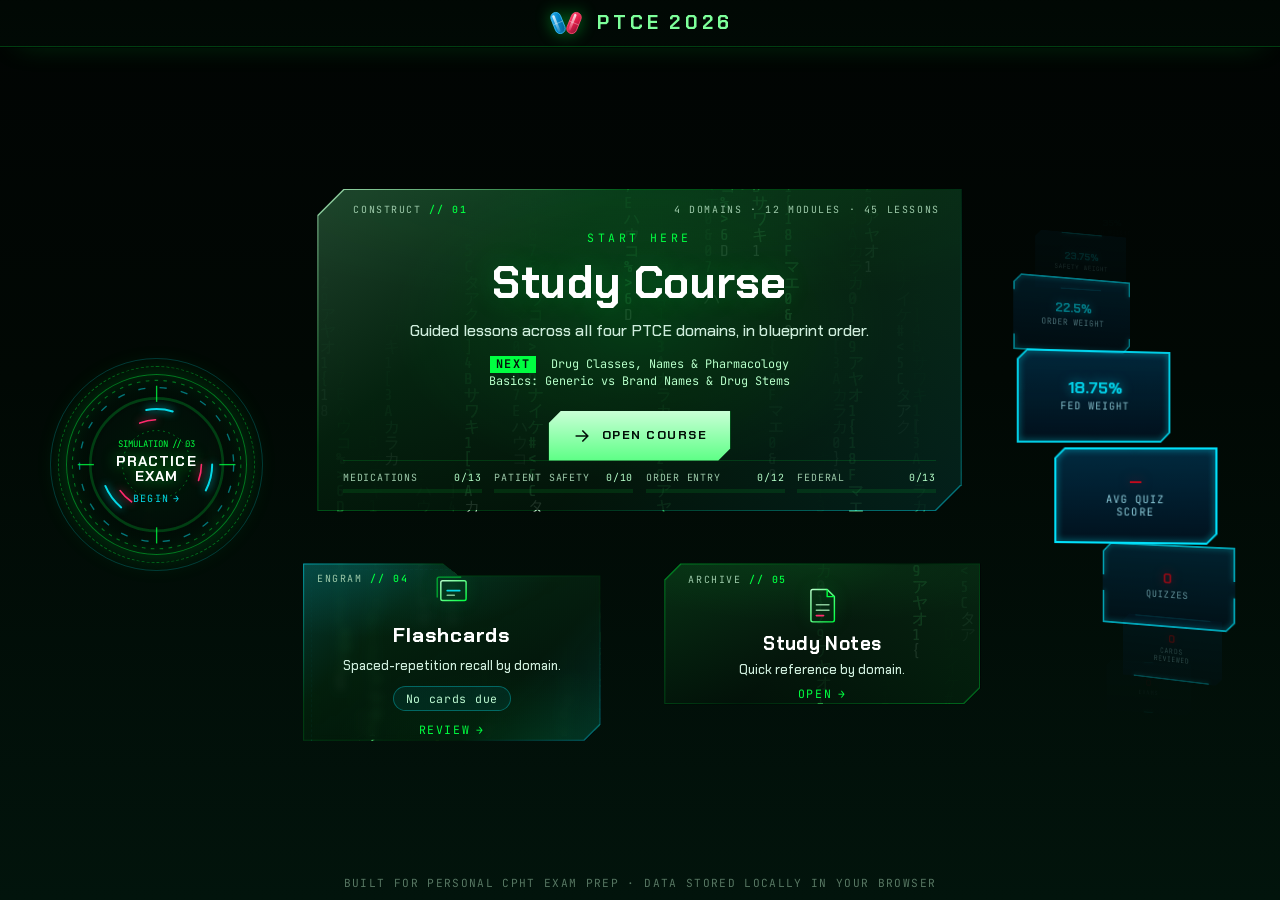
==== index.html @ 2d45c41f "Exam pills: fully opaque, hover lift and grow (v107)" ====
<!DOCTYPE html>
<html lang="en">
<head>
  <meta charset="UTF-8">
  <meta name="viewport" content="width=device-width, initial-scale=1.0, viewport-fit=cover">
  <meta name="theme-color" content="#010804">
  <link rel="manifest" href="manifest.json">
  <title>PTCE 2026 Study App</title>
  <link rel="preconnect" href="https://fonts.googleapis.com">
  <link rel="preconnect" href="https://fonts.gstatic.com" crossorigin>
  <link href="https://fonts.googleapis.com/css2?family=Chakra+Petch:wght@500;600;700&family=JetBrains+Mono:wght@400;500;700&family=Orbitron:wght@500;700;900&family=Rajdhani:wght@500;600;700&family=Share+Tech+Mono&display=swap" rel="stylesheet">
  <link rel="stylesheet" href="css/style.css?v=107">
  <link rel="stylesheet" href="css/home.css?v=107">
</head>
<body class="home">
  <!-- Shared SVG defs: dual-tone gradient used by HUD icons -->
  <svg width="0" height="0" class="svg-defs" aria-hidden="true" focusable="false">
    <defs>
      <linearGradient id="hudGrad" x1="0" y1="0" x2="1" y2="1">
        <stop offset="0" stop-color="#b6ffc9"/>
        <stop offset="1" stop-color="#00ff41"/>
      </linearGradient>
    </defs>
  </svg>

  <header class="app-header hx-header">
    <a href="index.html" class="logo hx-logo" aria-label="PTCE 2026 home" title="PTCE 2026 · Red Pill or Blue Pill?">
      <svg class="matrix-pill-icon" viewBox="0 0 38 32" aria-hidden="true" focusable="false">
        <defs>
          <linearGradient id="bluePillGrad" x1="0%" y1="0%" x2="100%" y2="100%">
            <stop offset="0%" stop-color="#38bdf8"/>
            <stop offset="50%" stop-color="#0284c7"/>
            <stop offset="100%" stop-color="#075985"/>
          </linearGradient>
          <linearGradient id="redPillGrad" x1="0%" y1="0%" x2="100%" y2="100%">
            <stop offset="0%" stop-color="#ff4b72"/>
            <stop offset="50%" stop-color="#e11d48"/>
            <stop offset="100%" stop-color="#881337"/>
          </linearGradient>
          <linearGradient id="pillGloss" x1="0%" y1="0%" x2="0%" y2="100%">
            <stop offset="0%" stop-color="#ffffff" stop-opacity="0.85"/>
            <stop offset="100%" stop-color="#ffffff" stop-opacity="0.1"/>
          </linearGradient>
        </defs>
        <g transform="translate(11, 16) rotate(-22)">
          <rect x="-5" y="-11" width="10" height="22" rx="5" fill="url(#bluePillGrad)" stroke="#38bdf8" stroke-width="0.8"/>
          <line x1="-5" y1="0" x2="5" y2="0" stroke="rgba(255,255,255,0.4)" stroke-width="0.75"/>
          <rect x="-3" y="-9" width="2.5" height="18" rx="1.25" fill="url(#pillGloss)"/>
        </g>
        <g transform="translate(27, 16) rotate(22)">
          <rect x="-5" y="-11" width="10" height="22" rx="5" fill="url(#redPillGrad)" stroke="#ff4b72" stroke-width="0.8"/>
          <line x1="-5" y1="0" x2="5" y2="0" stroke="rgba(255,255,255,0.4)" stroke-width="0.75"/>
          <rect x="-3" y="-9" width="2.5" height="18" rx="1.25" fill="url(#pillGloss)"/>
        </g>
      </svg>
      <span class="hx-logo-text">PTCE<span>2026</span></span>
    </a>
  </header>

  <main class="container hx-main">
    <nav class="hx-grid" aria-label="Study modes">

      <!-- ===== HERO: Study Course (largest, primary path) ===== -->
      <a class="hx-card hx-course" href="course.html" id="hxCourseLink">
        <div class="hx-tagline">
          <span class="hx-tag">CONSTRUCT <b>// 01</b></span>
          <span class="hx-meta" id="hxCourseMeta">4 DOMAINS · 12 MODULES · 45 LESSONS</span>
        </div>

        <div class="hx-course-body">
          <div class="hx-course-copy">
            <span class="hx-kicker" id="hxCourseKicker">Start here</span>
            <h1 class="hx-title hx-title-xl">Study Course</h1>
            <p class="hx-desc">Guided lessons across all four PTCE domains, in blueprint order.</p>
            <p class="hx-next" id="hxCourseNext"><span>NEXT</span> Loading course map…</p>
            <span class="hx-cta" id="hxCourseCta">
              <svg viewBox="0 0 24 24" aria-hidden="true" focusable="false"><path d="M5 12h13M13 6l6 6-6 6" fill="none" stroke="currentColor" stroke-width="2" stroke-linecap="round" stroke-linejoin="round"/></svg>
              <span id="hxCourseCtaText">Open Course</span>
            </span>
          </div>

          <!-- Course ring hidden in CSS; it duplicates the Dashboard reactor. -->
          <div class="hx-reactor" aria-hidden="true">
            <svg viewBox="0 0 200 200" focusable="false">
              <circle class="r-track" cx="100" cy="100" r="84"/>
              <circle class="r-prog" id="hxRingProg" cx="100" cy="100" r="84" pathLength="100"/>
              <circle class="r-dash r-spin-a" cx="100" cy="100" r="95"/>
              <circle class="r-tick r-spin-b" cx="100" cy="100" r="70"/>
              <circle class="r-arc r-spin-c" cx="100" cy="100" r="60" pathLength="100"/>
            </svg>
            <div class="hx-reactor-core">
              <span class="hx-reactor-num" id="hxCoursePct">0<small>%</small></span>
              <span class="hx-reactor-lbl"><b id="homeLessons">0</b>/<span id="hxLessonTotal">45</span> lessons</span>
            </div>
          </div>
        </div>

        <div class="hx-domains" id="hxDomains" aria-label="Lesson completion by domain">
          <div class="hx-dom"><span class="hx-dom-name"><span class="hx-dom-label">Medications</span></span><span class="hx-dom-bar"><i style="--p:0"></i></span></div>
          <div class="hx-dom"><span class="hx-dom-name"><span class="hx-dom-label">Patient Safety</span></span><span class="hx-dom-bar"><i style="--p:0"></i></span></div>
          <div class="hx-dom"><span class="hx-dom-name"><span class="hx-dom-label">Order Entry</span></span><span class="hx-dom-bar"><i style="--p:0"></i></span></div>
          <div class="hx-dom"><span class="hx-dom-name"><span class="hx-dom-label">Federal</span></span><span class="hx-dom-bar"><i style="--p:0"></i></span></div>
        </div>
      </a>

      <!-- ===== Telemetry helix (same stats, vertical spiral) ===== -->
      <section class="hx-helix" id="hxHelix" aria-label="Study telemetry">
        <div class="hx-helix-stage">
          <a class="hx-helix-card" href="dashboard.html#dashStats">
            <span class="hx-helix-num" id="homeAvg">—</span>
            <span class="hx-helix-lbl">Avg quiz score</span>
          </a>
          <a class="hx-helix-card" href="dashboard.html#quizHistory">
            <span class="hx-helix-num" id="homeQuizzes">0</span>
            <span class="hx-helix-lbl">Quizzes</span>
          </a>
          <a class="hx-helix-card" href="dashboard.html#dashStats">
            <span class="hx-helix-num" id="homeCards">0</span>
            <span class="hx-helix-lbl">Cards reviewed</span>
          </a>
          <a class="hx-helix-card" href="dashboard.html#examHistory">
            <span class="hx-helix-num" id="homeExams">0</span>
            <span class="hx-helix-lbl">Exams</span>
          </a>
          <a class="hx-helix-card" href="dashboard.html#domainAccuracy" data-tone="med">
            <span class="hx-helix-num">35%</span>
            <span class="hx-helix-lbl">Med weight</span>
          </a>
          <a class="hx-helix-card" href="dashboard.html#domainAccuracy" data-tone="safety">
            <span class="hx-helix-num">23.75%</span>
            <span class="hx-helix-lbl">Safety weight</span>
          </a>
          <a class="hx-helix-card" href="dashboard.html#domainAccuracy" data-tone="order">
            <span class="hx-helix-num">22.5%</span>
            <span class="hx-helix-lbl">Order weight</span>
          </a>
          <a class="hx-helix-card" href="dashboard.html#domainAccuracy" data-tone="fed">
            <span class="hx-helix-num">18.75%</span>
            <span class="hx-helix-lbl">Fed weight</span>
          </a>
        </div>
      </section>

      <!-- ===== Flashcards ===== -->
      <a class="hx-card hx-mode hx-flash" href="flashcards.html">
        <div class="hx-tagline"><span class="hx-tag">ENGRAM <b>// 04</b></span></div>
        <svg class="hx-icon" viewBox="0 0 48 48" aria-hidden="true" focusable="false">
          <rect x="12" y="13" width="28" height="22" rx="2" fill="none" stroke="url(#hudGrad)" stroke-width="1.6"/>
          <path d="M8 31V11a2 2 0 0 1 2-2h24" fill="none" stroke="#00ff41" stroke-width="1.6" stroke-linecap="round" opacity=".55"/>
          <path d="M19 24h14" stroke="#05d9e8" stroke-width="1.8" stroke-linecap="round"/>
          <path d="M19 29h8" stroke="#b6ffc9" stroke-width="1.6" stroke-linecap="round" opacity=".7"/>
        </svg>
        <h2 class="hx-title">Flashcards</h2>
        <p class="hx-desc">Spaced-repetition recall by domain.</p>
        <p class="hx-data" id="hxFlashData">No cards due</p>
        <span class="hx-go" aria-hidden="true">Review <i>→</i></span>
      </a>

      <!-- ===== Study Notes ===== -->
      <a class="hx-card hx-mode hx-notes" href="notes.html">
        <div class="hx-tagline"><span class="hx-tag">ARCHIVE <b>// 05</b></span></div>
        <svg class="hx-icon" viewBox="0 0 48 48" aria-hidden="true" focusable="false">
          <path d="M13 6h16l8 8v26a2 2 0 0 1-2 2H13a2 2 0 0 1-2-2V8a2 2 0 0 1 2-2Z" fill="none" stroke="url(#hudGrad)" stroke-width="1.6" stroke-linejoin="round"/>
          <path d="M29 6v8h8" fill="none" stroke="#00ff41" stroke-width="1.6" stroke-linejoin="round"/>
          <path d="M17 23h14M17 29h14" stroke="#b6ffc9" stroke-width="1.6" stroke-linecap="round" opacity=".75"/>
          <path d="M17 35h8" stroke="#ff2a6d" stroke-width="1.8" stroke-linecap="round"/>
        </svg>
        <h2 class="hx-title">Study Notes</h2>
        <p class="hx-desc">Quick reference by domain.</p>
        <span class="hx-go" aria-hidden="true">Open <i>→</i></span>
      </a>

      <!-- ===== Practice Exam (circular Matrix reactor; left column) ===== -->
      <a class="hx-card hx-dash-core" href="exam.html" id="homeExam" aria-label="Practice Exam: begin a simulated PTCE" title="Begin Practice Exam">
        <div class="dash-reactor" aria-hidden="true">
          <svg viewBox="0 0 200 200" focusable="false">
            <!-- Outer radar compass & tick rings -->
            <circle class="dash-r-ring dash-spin-slow" cx="100" cy="100" r="94"/>
            <circle class="dash-r-dash dash-spin-rev" cx="100" cy="100" r="86"/>
            <circle class="dash-r-track" cx="100" cy="100" r="74"/>
            <!-- Pulsing targeting crosshair & telemetry nodes -->
            <line x1="100" y1="12" x2="100" y2="30" stroke="#00ff41" stroke-width="1.5" opacity="0.8"/>
            <line x1="100" y1="170" x2="100" y2="188" stroke="#00ff41" stroke-width="1.5" opacity="0.8"/>
            <line x1="12" y1="100" x2="30" y2="100" stroke="#00ff41" stroke-width="1.5" opacity="0.8"/>
            <line x1="170" y1="100" x2="188" y2="100" stroke="#00ff41" stroke-width="1.5" opacity="0.8"/>
            <!-- Animated neon arc segments -->
            <circle class="dash-r-cyan dash-spin-fast" cx="100" cy="100" r="62"/>
            <circle class="dash-r-pink dash-spin-mid" cx="100" cy="100" r="50"/>
            <circle class="dash-r-core" cx="100" cy="100" r="38"/>
          </svg>

          <!-- Core content -->
          <div class="dash-core-content">
            <span class="dash-core-tag">SIMULATION // 03</span>
            <div class="dash-core-title"><span>PRACTICE</span><span>EXAM</span></div>
            <span class="dash-core-cta">BEGIN <i>→</i></span>
          </div>
        </div>
      </a>
    </nav>

    <p class="footer-note hx-foot">Built for personal CPhT exam prep · Data stored locally in your browser</p>
  </main>

  <script src="js/app.js?v=107"></script>
  <script src="js/home.js?v=107"></script>
</body>
</html>
---- css/style.css ----
/* PTCE 2026 Study App — Synthwave × Matrix dark theme (mobile-first) */
:root {
  --bg: #030014;
  --bg2: #0a0221;
  --panel: rgba(16, 6, 40, 0.82);
  --panel-soft: rgba(10, 2, 33, 0.7);
  --line: rgba(5, 217, 232, 0.25);
  --pink: #ff2a6d;
  --cyan: #05d9e8;
  /* Shared neon standard (from the Practice Exam Quiz Mode card). Helix uses it first; other cards can adopt it. */
  --neon-blue: #00e5ff;
  --neon-red: #c90a1d;
  --neon-glass-a: rgba(0, 50, 78, 0.82);
  --neon-glass-b: rgba(1, 18, 32, 0.9);
  --neon-dim: #8fd0df;
  --violet: #b967ff;
  --green: #00ff41;
  --amber: #ffd319;
  --red: #ff3860;
  --ink: #d8f3ff;
  --ink-dim: #8ea3c0;
  --glow-cyan: 0 0 10px rgba(5, 217, 232, 0.45), 0 0 28px rgba(5, 217, 232, 0.18);
  --glow-pink: 0 0 10px rgba(255, 42, 109, 0.5), 0 0 28px rgba(255, 42, 109, 0.22);
  --glow-violet: 0 0 10px rgba(185, 103, 255, 0.45), 0 0 28px rgba(185, 103, 255, 0.2);
  --glow-green: 0 0 10px rgba(0, 255, 65, 0.45), 0 0 28px rgba(0, 255, 65, 0.18);
  --radius: 12px;
  --font-display: "Orbitron", "Segoe UI", system-ui, sans-serif;
  --font-body: "Rajdhani", -apple-system, BlinkMacSystemFont, "Segoe UI", Roboto, sans-serif;
  --font-mono: "Share Tech Mono", ui-monospace, "Cascadia Mono", Consolas, monospace;
  /* Centered page-header title. One set of tokens for every header bar.
     ~26px at 1366px wide (1.9vw). Offline, the stack falls back if Orbitron
     has not been cached yet. */
  --hdr-title-font: "Orbitron", "Segoe UI", system-ui, sans-serif;
  --hdr-title-size: clamp(22px, 1.9vw, 28px);
  --hdr-title-tracking: 0.06em;
  --hdr-title-color: #00ff41;
  --hdr-title-glow: 0 0 6px rgba(0, 255, 65, 0.55), 0 0 14px rgba(0, 255, 65, 0.25);
  --hdr-title-icon-size: clamp(22px, 1.9vw, 26px);
  --hdr-title-icon-glow: drop-shadow(0 0 6px rgba(0, 255, 65, 0.55)) drop-shadow(0 0 14px rgba(0, 255, 65, 0.25));
}

* { box-sizing: border-box; margin: 0; padding: 0; }

html {
  -webkit-text-size-adjust: 100%;
  background-color: #030014;
  min-height: 100%;
}

body {
  font-family: var(--font-body);
  font-size: 1.05rem;
  background:
    radial-gradient(ellipse 90% 45% at 50% -8%, rgba(255, 42, 109, 0.16), transparent 60%),
    radial-gradient(ellipse 70% 40% at 50% 112%, rgba(5, 217, 232, 0.1), transparent 60%),
    linear-gradient(180deg, var(--bg) 0%, #05010f 100%);
  background-attachment: fixed;
  color: var(--ink);
  line-height: 1.5;
  min-height: 100vh;
  -webkit-font-smoothing: antialiased;
  overflow-x: hidden;
}

/* Synthwave grid floor */
body::before {
  content: "";
  position: fixed;
  left: -50%;
  right: -50%;
  bottom: 0;
  height: 52vh;
  background-image:
    linear-gradient(rgba(5, 217, 232, 0.2) 1px, transparent 1px),
    linear-gradient(90deg, rgba(255, 42, 109, 0.16) 1px, transparent 1px);
  background-size: 52px 52px;
  transform: perspective(340px) rotateX(58deg);
  transform-origin: center top;
  -webkit-mask-image: linear-gradient(to top, rgba(0, 0, 0, 0.9), transparent 88%);
  mask-image: linear-gradient(to top, rgba(0, 0, 0, 0.9), transparent 88%);
  opacity: 0.55;
  pointer-events: none;
  z-index: 0;
  animation: gridScroll 6s linear infinite;
}
@keyframes gridScroll {
  from { background-position: 0 0, 0 0; }
  to { background-position: 0 52px, 0 0; }
}

/* CRT scanlines */
body::after {
  content: "";
  position: fixed;
  inset: 0;
  background: repeating-linear-gradient(0deg, rgba(0, 0, 0, 0.16) 0 1px, transparent 1px 3px);
  opacity: 0.35;
  pointer-events: none;
  z-index: 999;
}

/* Matrix rain canvas (injected by js/app.js) */
#matrixRain {
  position: fixed;
  inset: 0;
  z-index: 0;
  opacity: 0.13;
  pointer-events: none;
}

::selection { background: var(--pink); color: #fff; }

:focus-visible {
  outline: 2px solid var(--cyan);
  outline-offset: 2px;
  box-shadow: var(--glow-cyan);
}

code {
  font-family: var(--font-mono);
  color: var(--green);
  background: rgba(0, 255, 65, 0.08);
  padding: 1px 6px;
  border-radius: 4px;
}

/* ============ Header / Nav ============ */
.app-header {
  background: rgba(3, 0, 20, 0.88);
  -webkit-backdrop-filter: blur(10px);
  backdrop-filter: blur(10px);
  color: var(--ink);
  padding: 14px 18px;
  position: sticky;
  top: 0;
  z-index: 100;
  border-bottom: 1px solid rgba(5, 217, 232, 0.45);
  box-shadow: 0 1px 0 rgba(255, 42, 109, 0.35), 0 4px 24px rgba(5, 217, 232, 0.18);
  display: flex;
  align-items: center;
  justify-content: space-between;
}
.app-header .logo {
  font-family: var(--font-display);
  font-size: 1.1rem;
  font-weight: 900;
  letter-spacing: 2px;
  color: var(--ink);
  text-decoration: none;
  text-shadow: 0 0 12px rgba(5, 217, 232, 0.7);
  display: flex;
  align-items: center;
  gap: 8px;
  animation: neonFlicker 6s linear infinite;
}
.matrix-pill-icon {
  display: inline-block;
  width: 38px;
  height: 32px;
  flex: none;
  filter: drop-shadow(0 0 6px rgba(0, 255, 65, 0.4));
}
.app-header .logo span {
  color: var(--pink);
  text-shadow: 0 0 12px rgba(255, 42, 109, 0.9);
}
@keyframes neonFlicker {
  0%, 100% { opacity: 1; }
  92% { opacity: 1; }
  93% { opacity: 0.6; }
  94% { opacity: 1; }
  96% { opacity: 0.75; }
  97% { opacity: 1; }
}
.back-link {
  font-family: var(--font-mono);
  color: var(--cyan);
  text-decoration: none;
  font-size: 0.85rem;
  text-shadow: 0 0 8px rgba(5, 217, 232, 0.6);
}
.back-link:hover { color: #fff; text-shadow: 0 0 12px var(--cyan); }
.crumb {
  font-family: var(--font-mono);
  font-size: 0.78rem;
  color: var(--green);
  border: 1px solid rgba(0, 255, 65, 0.4);
  border-radius: 999px;
  padding: 3px 12px;
  text-shadow: 0 0 8px rgba(0, 255, 65, 0.6);
}

/* ============ Layout ============ */
.container {
  max-width: 720px;
  margin: 0 auto;
  padding: 20px 16px 80px;
  position: relative;
  z-index: 1;
}
.page-title {
  font-family: var(--font-display);
  font-size: 1.35rem;
  font-weight: 700;
  letter-spacing: 1px;
  margin-bottom: 4px;
  color: #fff;
  text-shadow: 0 0 14px rgba(5, 217, 232, 0.6);
}
.page-sub {
  color: var(--ink-dim);
  font-size: 0.95rem;
  margin-bottom: 18px;
  font-family: var(--font-mono);
}

/* ============ Home ============ */
.hero {
  position: relative;
  overflow: hidden;
  background: linear-gradient(180deg, rgba(24, 5, 56, 0.92), rgba(6, 1, 20, 0.96));
  border: 1px solid rgba(185, 103, 255, 0.45);
  border-radius: var(--radius);
  padding: 34px 22px 28px;
  margin-bottom: 22px;
  text-align: center;
  box-shadow: var(--glow-violet), inset 0 0 40px rgba(185, 103, 255, 0.08);
}
.hero::before {
  content: "";
  position: absolute;
  left: 50%;
  top: -160px;
  width: 320px;
  height: 320px;
  transform: translateX(-50%);
  border-radius: 50%;
  background: linear-gradient(180deg, var(--amber) 0%, var(--pink) 55%, var(--violet) 100%);
  -webkit-mask-image: repeating-linear-gradient(180deg, #000 0 24px, transparent 24px 31px);
  mask-image: repeating-linear-gradient(180deg, #000 0 24px, transparent 24px 31px);
  opacity: 0.45;
  filter: drop-shadow(0 0 34px rgba(255, 42, 109, 0.55));
  pointer-events: none;
}
.hero h1 {
  position: relative;
  font-family: var(--font-display);
  font-size: 1.55rem;
  font-weight: 900;
  letter-spacing: 2px;
  margin-bottom: 8px;
  color: #fff;
  text-shadow: 0 0 16px rgba(5, 217, 232, 0.8), 0 0 40px rgba(5, 217, 232, 0.4);
}
.hero h1 span {
  color: var(--pink);
  text-shadow: 0 0 16px rgba(255, 42, 109, 0.9), 0 0 40px rgba(255, 42, 109, 0.5);
}
.hero p {
  position: relative;
  color: var(--ink-dim);
  font-family: var(--font-mono);
  font-size: 0.85rem;
  letter-spacing: 1px;
}

.menu-grid { display: grid; grid-template-columns: 1fr 1fr; gap: 14px; }
.menu-card {
  background: var(--panel);
  border: 1px solid var(--line);
  border-radius: var(--radius);
  padding: 20px 16px;
  text-decoration: none;
  color: var(--ink);
  transition: transform 0.18s ease, box-shadow 0.18s ease, border-color 0.18s ease;
  display: flex;
  flex-direction: column;
  gap: 6px;
  -webkit-backdrop-filter: blur(6px);
  backdrop-filter: blur(6px);
}
.menu-card:hover {
  transform: translateY(-4px);
  border-color: var(--pink);
  box-shadow: var(--glow-pink);
}
.menu-card .icon { font-size: 1.8rem; filter: drop-shadow(0 0 8px rgba(5, 217, 232, 0.7)); }
.menu-card .title {
  font-family: var(--font-display);
  font-weight: 700;
  font-size: 0.88rem;
  letter-spacing: 1px;
  color: #fff;
}
.menu-card .desc { font-size: 0.82rem; color: var(--ink-dim); }
.menu-card.wide { grid-column: 1 / -1; }
.menu-card.featured { min-height: 0; }
.menu-card.dimmed { opacity: 0.55; cursor: default; }
.menu-card.dimmed:hover { transform: none; border-color: var(--line); box-shadow: none; }

/* Home HUD. Study Course is the large center panel. The four peers share
   visual weight but not a grid: different aspect ratios and offsets, with
   open pockets left for the rain. Titles, icons, and the course CTA are centered. */
body.home .container {
  width: 100%;
  max-width: none;
  padding: 12px 16px 14px;
}
body.home .hud {
  position: relative;
  width: min(1280px, calc(100% - 28px));
  height: auto;
  margin: 8px auto 0;
}
body.home .menu-card.wide { grid-column: auto; }
body.home .menu-card {
  position: relative;
  align-items: center;
  justify-content: center;
  text-align: center;
  gap: 6px;
  padding: 16px 14px;
  min-height: 0;
  border-radius: 2px;
}
body.home .menu-card .icon {
  display: flex;
  align-items: center;
  justify-content: center;
  font-size: 1.55rem;
  line-height: 1;
  color: #b6ffc9;
  filter: none;
  margin-inline: auto;
}
body.home .menu-icon {
  width: 1.15em;
  height: 1.15em;
  display: block;
}
body.home .header-icon {
  width: 1.35rem;
  height: 1.35rem;
  display: block;
}
body.home .menu-card .title {
  font-size: 1.28rem;
  letter-spacing: 0.4px;
  line-height: 1.15;
  text-align: center;
  width: 100%;
}
body.home .menu-card .desc {
  font-size: 1.02rem;
  line-height: 1.3;
  color: var(--ink);
  text-align: center;
  max-width: 28ch;
}
body.home .menu-card.featured {
  flex-direction: column;
  align-items: center;
  justify-content: center;
  text-align: center;
  gap: 10px;
  min-height: 240px;
  padding: 22px 22px 20px;
}
body.home .hero-sys {
  font-family: var(--font-mono);
  font-size: 0.82rem;
  letter-spacing: 1.8px;
  color: #8dffaa;
  text-align: center;
}
body.home .menu-card.featured .icon {
  font-size: clamp(2.4rem, 4vw, 3.1rem);
  color: #d8ffe4;
}
body.home .hero-copy {
  display: flex;
  flex-direction: column;
  align-items: center;
  text-align: center;
  gap: 6px;
  min-width: 0;
  width: 100%;
}
body.home .hero-kicker {
  font-family: var(--font-mono);
  font-size: 0.95rem;
  letter-spacing: 1.8px;
  text-transform: uppercase;
  color: #9dffb4;
  text-align: center;
}
body.home .menu-card.featured .title {
  font-size: clamp(1.9rem, 3vw, 2.7rem);
  letter-spacing: 0.6px;
  line-height: 1.05;
  text-align: center;
}
body.home .menu-card.featured .desc {
  font-size: clamp(1.08rem, 1.5vw, 1.28rem);
  line-height: 1.35;
  max-width: 32ch;
  text-align: center;
}
body.home .hero-go {
  display: inline-flex;
  align-items: center;
  justify-content: center;
  align-self: center;
  min-height: 40px;
  margin-top: 6px;
  font-family: var(--font-mono);
  font-size: 1rem;
  letter-spacing: 0.6px;
  text-transform: none;
  color: #04140c;
  border: 1px solid #b6ffc9;
  border-radius: 0;
  padding: 8px 14px;
  background: #8dffaa;
}
body.home .menu-card.featured:hover .hero-go {
  color: #04140c;
  background: #d8ffe4;
}
body.home .menu-card::before,
body.home .menu-card::after {
  content: "";
  position: absolute;
  width: 12px;
  height: 12px;
  pointer-events: none;
}
body.home .menu-card::before {
  top: 4px;
  left: 4px;
  border-top: 2px solid #3dff6a;
  border-left: 2px solid #3dff6a;
}
body.home .menu-card::after {
  right: 4px;
  bottom: 4px;
  border-right: 2px solid rgba(0, 255, 65, 0.7);
  border-bottom: 2px solid rgba(0, 255, 65, 0.7);
}
body.home .menu-card.featured::before,
body.home .menu-card.featured::after {
  width: 18px;
  height: 18px;
}

/* ============ Buttons ============ */
.btn, .button {
  display: inline-flex;
  align-items: center;
  justify-content: center;
  gap: 8px;
  font-family: var(--font-display);
  font-size: 0.78rem;
  font-weight: 700;
  letter-spacing: 1.5px;
  text-transform: uppercase;
  background: rgba(5, 217, 232, 0.06);
  color: var(--cyan);
  border: 1px solid var(--cyan);
  border-radius: 8px;
  padding: 12px 20px;
  cursor: pointer;
  text-decoration: none;
  text-shadow: 0 0 8px rgba(5, 217, 232, 0.6);
  transition: box-shadow 0.15s ease, background 0.15s ease, transform 0.1s ease;
}
.btn:hover, .button:hover { background: rgba(5, 217, 232, 0.16); box-shadow: var(--glow-cyan); }
.btn:active, .button:active { transform: scale(0.97); }
.btn.gold { color: var(--amber); border-color: var(--amber); background: rgba(255, 211, 25, 0.06); text-shadow: 0 0 8px rgba(255, 211, 25, 0.6); }
.btn.gold:hover { background: rgba(255, 211, 25, 0.16); box-shadow: 0 0 10px rgba(255, 211, 25, 0.5), 0 0 28px rgba(255, 211, 25, 0.2); }
.btn.outline { color: var(--violet); border-color: var(--violet); background: rgba(185, 103, 255, 0.06); text-shadow: 0 0 8px rgba(185, 103, 255, 0.6); }
.btn.outline:hover { background: rgba(185, 103, 255, 0.16); box-shadow: var(--glow-violet); }
.btn:disabled, .button:disabled { opacity: 0.35; cursor: not-allowed; box-shadow: none; }
.btn-row { display: flex; gap: 10px; flex-wrap: wrap; margin-top: 16px; }

.cta {
  display: inline-flex;
  align-items: center;
  justify-content: center;
  gap: 8px;
  font-family: var(--font-display);
  font-size: 0.8rem;
  font-weight: 700;
  letter-spacing: 1.5px;
  text-transform: uppercase;
  background: linear-gradient(90deg, var(--pink), var(--violet));
  color: #fff;
  border: none;
  border-radius: 8px;
  padding: 13px 22px;
  cursor: pointer;
  text-decoration: none;
  text-shadow: 0 0 8px rgba(255, 255, 255, 0.5);
  box-shadow: 0 0 14px rgba(255, 42, 109, 0.45), 0 0 34px rgba(185, 103, 255, 0.25);
  transition: box-shadow 0.15s ease, transform 0.1s ease, filter 0.15s ease;
}
.cta:hover { filter: brightness(1.15); box-shadow: 0 0 20px rgba(255, 42, 109, 0.65), 0 0 50px rgba(185, 103, 255, 0.35); }
.cta:active { transform: scale(0.97); }
.cta:disabled { opacity: 0.4; cursor: not-allowed; }

.ghost {
  background: transparent;
  color: var(--ink-dim);
  border: 1px solid rgba(142, 163, 192, 0.4);
  text-shadow: none;
}
.ghost:hover { color: var(--cyan); border-color: var(--cyan); background: rgba(5, 217, 232, 0.08); box-shadow: var(--glow-cyan); }

/* ============ Forms ============ */
.row { display: flex; flex-direction: column; gap: 7px; margin-bottom: 16px; }
.row label {
  font-family: var(--font-mono);
  font-size: 0.78rem;
  letter-spacing: 1px;
  text-transform: uppercase;
  color: var(--ink-dim);
}
select, input[type="number"], input[type="text"] {
  font-family: var(--font-mono);
  font-size: 0.95rem;
  background: rgba(5, 1, 18, 0.85);
  color: var(--ink);
  border: 1px solid var(--line);
  border-radius: 8px;
  padding: 11px 12px;
  width: 100%;
}
select:focus, input:focus {
  outline: none;
  border-color: var(--cyan);
  box-shadow: var(--glow-cyan);
}
input:disabled, select:disabled { opacity: 0.45; }
.clear-btn {
  color: var(--pink);
  border-color: rgba(255, 42, 109, 0.75);
  background: rgba(255, 42, 109, 0.08);
  text-shadow: 0 0 8px rgba(255, 42, 109, 0.55);
}
.clear-btn:hover {
  color: #fff;
  background: rgba(255, 42, 109, 0.18);
  box-shadow: var(--glow-pink);
}
select option { background: var(--bg2); }

/* ============ Filter pills ============ */
.filter-row { display: flex; gap: 8px; flex-wrap: wrap; margin-bottom: 16px; }
.pill {
  font-family: var(--font-mono);
  background: rgba(5, 1, 18, 0.7);
  border: 1px solid rgba(185, 103, 255, 0.4);
  color: var(--ink-dim);
  padding: 7px 13px;
  border-radius: 999px;
  font-size: 0.8rem;
  cursor: pointer;
  transition: all 0.15s ease;
}
.pill:hover { border-color: var(--violet); color: #fff; }
.pill.active {
  background: linear-gradient(90deg, rgba(255, 42, 109, 0.25), rgba(185, 103, 255, 0.25));
  color: #fff;
  border-color: var(--pink);
  box-shadow: var(--glow-pink);
  text-shadow: 0 0 8px rgba(255, 42, 109, 0.7);
}

/* ============ Flashcards ============ */
/* Faces share one grid cell so the card is as tall as its content, not a fixed billboard. */
.flashcard-wrap { perspective: 1200px; margin: 6px 0 2px; position: relative; z-index: 1; }
.flashcard {
  display: grid;
  position: relative;
  width: 100%;
  height: auto;
  min-height: 0;
  transform-style: preserve-3d;
  transition: transform 0.55s cubic-bezier(0.4, 0.2, 0.2, 1);
  cursor: pointer;
}
.flashcard.flipped { transform: rotateY(180deg); }
.flashcard .face {
  grid-area: 1 / 1;
  position: relative;
  backface-visibility: hidden;
  -webkit-backface-visibility: hidden;
  border-radius: var(--radius);
  padding: 0.9rem 1.15rem 0.75rem;
  display: flex;
  flex-direction: column;
  align-items: center;
  justify-content: center;
  gap: 0.35rem;
  text-align: center;
  min-height: 6.75rem;
  -webkit-backdrop-filter: blur(6px);
  backdrop-filter: blur(6px);
}
.flashcard .front {
  background: var(--panel);
  border: 1px solid var(--cyan);
  box-shadow: var(--glow-cyan), inset 0 0 30px rgba(5, 217, 232, 0.05);
  transform: rotateY(0deg);
}
.flashcard .back {
  background: linear-gradient(135deg, rgba(185, 103, 255, 0.22), rgba(255, 42, 109, 0.22)), var(--panel);
  border: 1px solid var(--pink);
  box-shadow: var(--glow-pink), inset 0 0 30px rgba(255, 42, 109, 0.06);
  color: var(--ink);
  transform: rotateY(180deg);
}
.flashcard .face .q-text { font-size: 1.25rem; font-weight: 600; color: #fff; line-height: 1.35; }
.flashcard .face .a-text { font-size: 1.08rem; line-height: 1.4; }
.flashcard .face .q-text,
.flashcard .face .a-text { width: 100%; max-width: 68ch; overflow-wrap: break-word; }
.domain-tag {
  align-self: flex-start;
  max-width: 100%;
  font-family: var(--font-mono);
  font-size: 0.72rem;
  line-height: 1.3;
  text-transform: uppercase;
  letter-spacing: 1px;
  color: var(--cyan);
  text-shadow: 0 0 8px rgba(5, 217, 232, 0.6);
}
.back .domain-tag { color: var(--pink); text-shadow: 0 0 8px rgba(255, 42, 109, 0.7); }
.flip-hint { font-family: var(--font-mono); font-size: 0.75rem; line-height: 1.3; color: var(--ink-dim); }
.card-counter {
  text-align: center;
  color: var(--ink-dim);
  font-family: var(--font-mono);
  font-size: 0.82rem;
  margin: 8px 0;
}

/* ============ Quiz / Exam ============ */
.question-card, .card-block {
  background: var(--panel);
  border-radius: var(--radius);
  padding: 20px 18px;
  border: 1px solid rgba(185, 103, 255, 0.3);
  box-shadow: 0 4px 24px rgba(0, 0, 0, 0.5), inset 0 0 30px rgba(185, 103, 255, 0.04);
  margin-bottom: 16px;
  -webkit-backdrop-filter: blur(6px);
  backdrop-filter: blur(6px);
}
.card-block h2, .card-block h3 {
  font-family: var(--font-display);
  font-size: 1rem;
  letter-spacing: 1px;
  color: #fff;
  text-shadow: 0 0 10px rgba(185, 103, 255, 0.6);
  margin-bottom: 12px;
}
.card-block p { font-size: 0.95rem; }

.quiz-header { display: flex; justify-content: space-between; align-items: center; gap: 8px; flex-wrap: wrap; }
.chip {
  font-family: var(--font-mono);
  font-size: 0.75rem;
  color: var(--violet);
  border: 1px solid rgba(185, 103, 255, 0.5);
  border-radius: 999px;
  padding: 4px 12px;
  text-shadow: 0 0 8px rgba(185, 103, 255, 0.6);
  white-space: nowrap;
  overflow: hidden;
  text-overflow: ellipsis;
  max-width: 100%;
}

.q-domain {
  font-family: var(--font-mono);
  font-size: 0.72rem;
  text-transform: uppercase;
  letter-spacing: 1px;
  color: var(--cyan);
  text-shadow: 0 0 8px rgba(5, 217, 232, 0.5);
}
.q-text, .qtext {
  font-size: 1.12rem;
  font-weight: 600;
  color: #fff;
  margin: 10px 0 16px;
  text-shadow: 0 0 10px rgba(216, 243, 255, 0.25);
}

.options, .choices {
  display: grid;
  grid-template-columns: 1fr;
  gap: 8px;
  align-items: start;
}
.option {
  background: var(--panel-soft);
  border: 1px solid rgba(5, 217, 232, 0.22);
  border-radius: 10px;
  padding: 8px 12px;
  font-family: var(--font-body);
  font-size: 1rem;
  line-height: 1.35;
  color: var(--ink);
  text-align: left;
  cursor: pointer;
  transition: border-color 0.15s ease, box-shadow 0.15s ease, background 0.15s ease;
  display: flex;
  gap: 8px;
  align-items: center;
  width: 100%;
  min-height: 44px;
  overflow-wrap: break-word;
}
.option:hover { border-color: var(--cyan); box-shadow: var(--glow-cyan); }
.option .letter {
  width: 26px;
  height: 26px;
  flex-shrink: 0;
  border-radius: 50%;
  border: 1px solid var(--cyan);
  background: transparent;
  color: var(--cyan);
  display: flex;
  align-items: center;
  justify-content: center;
  font-family: var(--font-mono);
  font-size: 0.8rem;
  text-shadow: 0 0 6px rgba(5, 217, 232, 0.7);
}
.option.correct {
  background: rgba(0, 255, 65, 0.08);
  border-color: var(--green);
  box-shadow: var(--glow-green);
}
.option.correct .letter {
  border-color: var(--green);
  color: var(--green);
  text-shadow: 0 0 8px var(--green);
}
.option.wrong {
  background: rgba(255, 56, 96, 0.08);
  border-color: var(--red);
  box-shadow: 0 0 10px rgba(255, 56, 96, 0.45);
}
.option.wrong .letter { border-color: var(--red); color: var(--red); text-shadow: 0 0 8px var(--red); }
.option.disabled { cursor: default; pointer-events: none; }
.option.selected { border-color: var(--amber); box-shadow: 0 0 12px rgba(255, 211, 25, 0.4); }

.choice {
  display: flex;
  align-items: center;
  gap: 8px;
  width: 100%;
  text-align: left;
  font-family: var(--font-body);
  font-size: 1rem;
  line-height: 1.35;
  background: var(--panel-soft);
  color: var(--ink);
  border: 1px solid rgba(5, 217, 232, 0.22);
  border-radius: 10px;
  padding: 8px 12px;
  min-height: 44px;
  cursor: pointer;
  overflow-wrap: break-word;
  transition: border-color 0.15s ease, box-shadow 0.15s ease, background 0.15s ease;
}
.choice strong { color: var(--cyan); font-family: var(--font-mono); text-shadow: 0 0 8px rgba(5, 217, 232, 0.6); margin-right: 0; flex: 0 0 auto; }
.choice-label { min-width: 0; }
.option > span:not(.letter) { min-width: 0; }
.choice:hover { border-color: var(--pink); box-shadow: var(--glow-pink); }
.choice.selected {
  border-color: var(--cyan);
  background: rgba(5, 217, 232, 0.12);
  box-shadow: var(--glow-cyan);
}

.actions { display: flex; justify-content: space-between; align-items: center; gap: 10px; margin-top: 12px; flex-wrap: wrap; }

.rationale {
  margin-top: 14px;
  padding: 13px 14px;
  background: rgba(255, 211, 25, 0.07);
  border-left: 3px solid var(--amber);
  border-radius: 8px;
  font-size: 0.92rem;
  color: var(--ink);
  display: none;
}
.rationale.show { display: block; }
.rationale strong { color: var(--amber); }
.review-item .rationale { display: block; }

#review h3 {
  font-family: var(--font-display);
  letter-spacing: 1px;
  color: #fff;
  text-shadow: 0 0 10px rgba(5, 217, 232, 0.5);
  margin: 18px 0 12px;
}
.review-item {
  background: var(--panel-soft);
  border: 1px solid rgba(5, 217, 232, 0.15);
  border-left: 3px solid var(--ink-dim);
  border-radius: 8px;
  padding: 14px;
  margin-bottom: 12px;
  font-size: 0.92rem;
}
.review-item p { margin-bottom: 6px; }
.review-item p:last-child { margin-bottom: 0; }
.review-item.correct { border-left-color: var(--green); box-shadow: inset 0 0 20px rgba(0, 255, 65, 0.04); }
.review-item.incorrect { border-left-color: var(--pink); box-shadow: inset 0 0 20px rgba(255, 42, 109, 0.05); }

/* Progress bars & timer */
.quiz-topbar { display: flex; justify-content: space-between; align-items: center; margin-bottom: 12px; font-family: var(--font-mono); font-size: 0.85rem; }
.timer {
  color: var(--green);
  background: rgba(5, 1, 18, 0.85);
  border: 1px solid rgba(0, 255, 65, 0.4);
  padding: 6px 14px;
  border-radius: 999px;
  font-family: var(--font-mono);
  text-shadow: 0 0 8px rgba(0, 255, 65, 0.6);
}
.timer.warn { color: var(--red); border-color: var(--red); text-shadow: 0 0 8px var(--red); animation: warnPulse 1s ease-in-out infinite; }
@keyframes warnPulse { 0%, 100% { opacity: 1; } 50% { opacity: 0.55; } }
.progress-track, .progress {
  width: 100%;
  height: 8px;
  background: rgba(255, 255, 255, 0.06);
  border: 1px solid rgba(5, 217, 232, 0.2);
  border-radius: 999px;
  overflow: hidden;
  margin-bottom: 16px;
}
.progress { margin: 12px 0 16px; }
.progress-fill, .progress-bar {
  height: 100%;
  background: linear-gradient(90deg, var(--cyan), var(--pink));
  box-shadow: 0 0 10px rgba(5, 217, 232, 0.7);
  width: 0%;
  transition: width 0.3s ease;
  margin: 0;
  border: none;
  border-radius: 999px;
}

/* ============ Score report ============ */
.score-card {
  background: var(--panel);
  border: 1px solid rgba(5, 217, 232, 0.3);
  border-radius: var(--radius);
  padding: 26px 20px;
  box-shadow: 0 4px 24px rgba(0, 0, 0, 0.5), var(--glow-cyan);
  text-align: center;
  margin-bottom: 18px;
}
.score-big {
  font-family: var(--font-display);
  font-size: 3rem;
  font-weight: 900;
  color: #fff;
  text-shadow: 0 0 20px rgba(5, 217, 232, 0.8), 0 0 60px rgba(5, 217, 232, 0.4);
}
.score-big.pass { color: var(--green); text-shadow: 0 0 20px rgba(0, 255, 65, 0.8), 0 0 60px rgba(0, 255, 65, 0.4); }
.score-big.fail { color: var(--pink); text-shadow: 0 0 20px rgba(255, 42, 109, 0.8), 0 0 60px rgba(255, 42, 109, 0.4); }
.score-label { color: var(--ink-dim); font-family: var(--font-mono); font-size: 0.85rem; letter-spacing: 1px; }
.domain-breakdown { margin-top: 16px; text-align: left; }
.domain-row { margin-bottom: 12px; }
.domain-row .dr-head { display: flex; justify-content: space-between; font-family: var(--font-mono); font-size: 0.82rem; margin-bottom: 4px; color: var(--ink); }
.domain-row .bar-track { height: 9px; background: rgba(255, 255, 255, 0.06); border: 1px solid rgba(5, 217, 232, 0.15); border-radius: 999px; overflow: hidden; }
.domain-row .bar-fill { height: 100%; background: linear-gradient(90deg, var(--cyan), var(--violet)); box-shadow: 0 0 8px rgba(5, 217, 232, 0.6); border-radius: 999px; }

/* ============ Dashboard ============ */
.stats-grid { display: grid; grid-template-columns: 1fr 1fr; gap: 12px; margin-bottom: 20px; }
.stat-box {
  background: var(--panel);
  border-radius: var(--radius);
  padding: 18px 14px;
  text-align: center;
  border: 1px solid var(--line);
  -webkit-backdrop-filter: blur(6px);
  backdrop-filter: blur(6px);
  transition: box-shadow 0.15s ease;
}
.stat-box:hover { box-shadow: var(--glow-cyan); }

.stat-box .num {
  font-family: var(--font-display);
  font-size: 1.9rem;
  font-weight: 900;
  color: var(--cyan);
  text-shadow: 0 0 14px rgba(5, 217, 232, 0.7);
}
.stat-box .num.gold { color: var(--amber); text-shadow: 0 0 14px rgba(255, 211, 25, 0.7); }
.stat-box .lbl { font-family: var(--font-mono); font-size: 0.72rem; letter-spacing: 1px; text-transform: uppercase; color: var(--ink-dim); margin-top: 2px; }

.hist-row {
  display: flex;
  justify-content: space-between;
  align-items: center;
  gap: 10px;
  padding: 10px 0;
  border-bottom: 1px dashed rgba(5, 217, 232, 0.2);
  font-size: 0.92rem;
}
.hist-row:last-child { border-bottom: none; }
.hist-score { font-family: var(--font-display); font-weight: 700; color: var(--green); text-shadow: 0 0 10px rgba(0, 255, 65, 0.6); }

/* ============ Notes ============ */
.note-domain { margin-bottom: 14px; }
.note-domain summary {
  cursor: pointer;
  list-style: none;
  background: linear-gradient(135deg, rgba(24, 5, 56, 0.95), rgba(10, 2, 33, 0.95));
  color: var(--ink);
  padding: 15px 16px;
  border: 1px solid rgba(185, 103, 255, 0.4);
  border-radius: var(--radius);
  font-family: var(--font-display);
  font-weight: 700;
  font-size: 0.85rem;
  letter-spacing: 1px;
  display: flex;
  justify-content: space-between;
  align-items: center;
  gap: 8px;
  transition: box-shadow 0.15s ease;
}
.note-domain summary:hover { box-shadow: var(--glow-violet); }
.note-domain summary::-webkit-details-marker { display: none; }
.note-domain[open] summary {
  border-bottom-left-radius: 0;
  border-bottom-right-radius: 0;
  border-bottom-color: transparent;
}
.note-domain summary .weight-badge {
  background: linear-gradient(90deg, var(--pink), var(--violet));
  color: #fff;
  padding: 3px 10px;
  border-radius: 999px;
  font-family: var(--font-mono);
  font-size: 0.75rem;
  box-shadow: 0 0 10px rgba(255, 42, 109, 0.5);
  white-space: nowrap;
}
.note-body {
  background: var(--panel);
  border: 1px solid rgba(185, 103, 255, 0.4);
  border-top: none;
  border-bottom-left-radius: var(--radius);
  border-bottom-right-radius: var(--radius);
  padding: 16px;
}
.note-summary { font-size: 0.9rem; color: var(--ink-dim); margin-bottom: 14px; font-style: italic; }
.note-section { margin-bottom: 16px; }
.note-section h4 {
  font-family: var(--font-display);
  font-size: 0.88rem;
  letter-spacing: 1px;
  color: var(--cyan);
  text-shadow: 0 0 8px rgba(5, 217, 232, 0.5);
  margin-bottom: 8px;
  border-left: 3px solid var(--pink);
  padding-left: 8px;
}
.note-section ul { list-style: none; }
.note-section li { font-size: 0.92rem; padding: 6px 0 6px 18px; position: relative; border-bottom: 1px dashed rgba(5, 217, 232, 0.15); }
.note-section li:last-child { border-bottom: none; }
.note-section li::before { content: "▸"; color: var(--pink); text-shadow: 0 0 6px rgba(255, 42, 109, 0.7); position: absolute; left: 0; }

/* ============ Utility ============ */
.empty-state { text-align: center; color: var(--ink-dim); font-family: var(--font-mono); padding: 40px 20px; }
.hidden { display: none !important; }
.center { text-align: center; }
.muted { color: var(--ink-dim); font-size: 0.85rem; }
.footer-note { text-align: center; color: var(--ink-dim); font-family: var(--font-mono); font-size: 0.75rem; letter-spacing: 1px; margin-top: 30px; }

/* Scrollbars */
::-webkit-scrollbar { width: 10px; height: 10px; }
::-webkit-scrollbar-track { background: var(--bg); }
::-webkit-scrollbar-thumb { background: linear-gradient(180deg, var(--cyan), var(--violet)); border-radius: 999px; }
::-webkit-scrollbar-thumb:hover { background: linear-gradient(180deg, var(--pink), var(--violet)); }

/* ============ Responsive ============ */
@media (min-width: 768px) {
  .menu-grid { grid-template-columns: repeat(3, 1fr); }
}

@media (min-width: 1100px) {
  .container { max-width: 900px; padding: 28px 28px 90px; }
  .menu-grid { grid-template-columns: repeat(4, 1fr); }
  .page-title:not(.hdr-title) { font-size: 1.65rem; }
  .btn, .button, .cta { font-size: 0.84rem; padding: 14px 22px; }
  .q-text, .qtext { font-size: 1.2rem; }
  .stats-grid { grid-template-columns: repeat(4, 1fr); }
  .stat-box .num { font-size: 2.2rem; }
}

/* ============ Reduced motion ============ */
@media (prefers-reduced-motion: reduce) {
  *, *::before, *::after {
    animation-duration: 0.01ms !important;
    animation-iteration-count: 1 !important;
    transition-duration: 0.01ms !important;
  }
  body::before { animation: none; }
  .flashcard, .flashcard.flipped { transition: none; }
}

/* ============ Enhancements: bookmarks, grading, trend chart ============ */
.q-toolbar { display: flex; align-items: flex-start; justify-content: space-between; gap: 12px; }
.q-toolbar .qtext { flex: 1; }

.bookmark-btn {
  flex-shrink: 0;
  font-family: var(--font-mono);
  font-size: 0.75rem;
  background: rgba(255, 211, 25, 0.06);
  color: var(--amber);
  border: 1px solid rgba(255, 211, 25, 0.5);
  border-radius: 8px;
  padding: 8px 12px;
  cursor: pointer;
  white-space: nowrap;
  transition: box-shadow 0.15s ease, background 0.15s ease;
}
.bookmark-btn:hover { background: rgba(255, 211, 25, 0.16); box-shadow: 0 0 10px rgba(255, 211, 25, 0.4); }
.bookmark-btn.bookmarked {
  background: linear-gradient(90deg, rgba(255, 211, 25, 0.28), rgba(255, 42, 109, 0.2));
  color: #fff;
  border-color: var(--amber);
  box-shadow: 0 0 12px rgba(255, 211, 25, 0.5);
  text-shadow: 0 0 8px rgba(255, 211, 25, 0.7);
}

/* Flashcard self-grading */
.grade-row { margin-top: 10px; }
.grade-yes { color: var(--green); border-color: rgba(0, 255, 65, 0.6); background: rgba(0, 255, 65, 0.06); text-shadow: 0 0 8px rgba(0, 255, 65, 0.6); }
.grade-yes:hover { background: rgba(0, 255, 65, 0.16); box-shadow: var(--glow-green); }
.grade-no { color: var(--pink); border-color: rgba(255, 42, 109, 0.6); background: rgba(255, 42, 109, 0.06); text-shadow: 0 0 8px rgba(255, 42, 109, 0.6); }
.grade-no:hover { background: rgba(255, 42, 109, 0.16); box-shadow: var(--glow-pink); }

/* Score trend chart */
.trend-chart {
  display: flex;
  align-items: flex-end;
  gap: 6px;
  height: 140px;
  padding: 8px 4px 0;
  border-bottom: 1px solid rgba(5, 217, 232, 0.25);
}
.trend-bar {
  flex: 1;
  display: flex;
  flex-direction: column;
  align-items: center;
  justify-content: flex-end;
  height: 100%;
  min-width: 0;
}
.trend-fill {
  width: 100%;
  border-radius: 4px 4px 0 0;
  box-shadow: 0 0 10px currentColor;
  transition: height 0.3s ease;
}
.trend-val {
  font-family: var(--font-mono);
  font-size: 0.6rem;
  color: var(--ink-dim);
  margin-top: 4px;
}

/* ============ Study Course ============ */
.menu-card.featured {
  border-color: var(--green);
  border-width: 1px;
  box-shadow: var(--glow-green), inset 0 0 36px rgba(0, 255, 65, 0.07);
  background:
    linear-gradient(100deg, rgba(0, 255, 65, 0.16), rgba(5, 217, 232, 0.05) 42%, rgba(185, 103, 255, 0.08)),
    var(--panel);
}
.menu-card.dimmed { opacity: 0.55; }

.course-overall {
  background: var(--panel);
  border: 1px solid rgba(0, 255, 65, 0.3);
  border-radius: var(--radius);
  padding: 18px;
  margin-bottom: 20px;
  -webkit-backdrop-filter: blur(6px);
  backdrop-filter: blur(6px);
}
.course-overall-head {
  display: flex;
  justify-content: space-between;
  font-family: var(--font-mono);
  font-size: 0.85rem;
  color: var(--ink);
  margin-bottom: 8px;
}

.module { margin-bottom: 14px; }
.module summary {
  cursor: pointer;
  list-style: none;
  background: linear-gradient(135deg, rgba(24, 5, 56, 0.95), rgba(10, 2, 33, 0.95));
  color: var(--ink);
  padding: 16px;
  border: 1px solid rgba(5, 217, 232, 0.35);
  border-radius: var(--radius);
  display: grid;
  grid-template-columns: minmax(4.25rem, 1fr) minmax(0, 2.4fr) minmax(4.25rem, 1fr);
  align-items: center;
  column-gap: 10px;
  transition: box-shadow 0.15s ease;
}
.module summary:hover { box-shadow: var(--glow-cyan); }
.module summary::-webkit-details-marker { display: none; }
.module summary::marker { content: ""; }
.module[open] summary { border-bottom-left-radius: 0; border-bottom-right-radius: 0; border-bottom-color: transparent; }
.module.module-complete summary { border-color: rgba(0, 255, 65, 0.55); box-shadow: var(--glow-green); }
.module-pill {
  justify-self: start;
  font-family: var(--font-mono);
  font-size: 0.72rem;
  letter-spacing: 0.06em;
  color: var(--green);
  border: 1px solid rgba(0, 255, 65, 0.45);
  border-radius: 999px;
  padding: 3px 8px;
  white-space: nowrap;
}
.module-title {
  justify-self: stretch;
  min-width: 0;
  max-width: 100%;
  text-align: center;
  font-family: var(--font-display);
  font-weight: 700;
  font-size: 0.9rem;
  letter-spacing: 1px;
  line-height: 1.25;
  color: var(--ink);
}
.module-meta {
  justify-self: end;
  font-family: var(--font-mono);
  font-size: 0.78rem;
  color: var(--green);
  border: 1px solid rgba(0, 255, 65, 0.4);
  border-radius: 999px;
  padding: 3px 12px;
  white-space: nowrap;
}
.module-body {
  background: var(--panel);
  border: 1px solid rgba(5, 217, 232, 0.35);
  border-top: none;
  border-bottom-left-radius: var(--radius);
  border-bottom-right-radius: var(--radius);
  padding: 16px;
}
.module-desc { font-size: 0.92rem; color: var(--ink-dim); margin-bottom: 12px; font-style: italic; }
.module-bar { margin-bottom: 14px; }
.lesson-list { display: flex; flex-direction: column; gap: 8px; margin-bottom: 14px; }
.lesson-link {
  display: flex;
  align-items: center;
  gap: 10px;
  padding: 11px 13px;
  background: var(--panel-soft);
  border: 1px solid rgba(5, 217, 232, 0.18);
  border-radius: 8px;
  text-decoration: none;
  color: var(--ink);
  font-size: 0.95rem;
  transition: border-color 0.15s ease, box-shadow 0.15s ease;
}
.lesson-link:hover { border-color: var(--cyan); box-shadow: var(--glow-cyan); }
.lesson-check {
  font-family: var(--font-mono);
  color: var(--ink-dim);
  width: 20px;
  text-align: center;
  flex-shrink: 0;
}
.lesson-link.done { border-color: rgba(0, 255, 65, 0.35); }
.lesson-link.done .lesson-check { color: var(--green); text-shadow: 0 0 8px rgba(0, 255, 65, 0.7); }
.lesson-link.done .lesson-title { color: var(--ink-dim); }
.lesson-title { flex: 1; display: flex; flex-wrap: wrap; align-items: center; gap: 8px; }
.lesson-link.optional { border-style: dashed; border-color: rgba(255, 211, 25, 0.35); opacity: 0.92; }
.archive-badge {
  display: inline-block;
  font-family: var(--font-mono);
  font-size: 0.68rem;
  letter-spacing: 0.4px;
  color: var(--amber);
  border: 1px solid rgba(255, 211, 25, 0.45);
  border-radius: 999px;
  padding: 1px 8px;
  white-space: nowrap;
}
.archive-block { margin-top: 12px; padding-top: 10px; border-top: 1px dashed rgba(255, 211, 25, 0.25); display: flex; flex-direction: column; gap: 8px; }
.archive-label {
  font-family: var(--font-mono);
  font-size: 0.75rem;
  color: var(--amber);
  letter-spacing: 0.6px;
  text-transform: uppercase;
}
.archive-banner {
  font-family: var(--font-mono);
  font-size: 0.82rem;
  color: var(--amber);
  border: 1px solid rgba(255, 211, 25, 0.4);
  background: rgba(255, 211, 25, 0.08);
  border-radius: 8px;
  padding: 8px 12px;
  margin-bottom: 12px;
}
.note-section.optional h4 { color: var(--amber); }
.note-section h4 .archive-badge { margin-left: 8px; vertical-align: middle; }
.module-quiz { width: 100%; }

/* Course home and lesson pages share the 3-zone header. */
body.course .app-header {
  display: grid;
  grid-template-columns: 1fr auto 1fr;
  align-items: center;
  column-gap: 12px;
}
body.course .app-header .logo { justify-self: start; }
/* Same brand as Home (index.html .logo.hx-logo / .hx-logo-text). */
body.course .app-header .logo.hx-logo {
  display: inline-flex;
  align-items: center;
  justify-content: flex-start;
  gap: 12px;
  margin: 0;
  color: #e9ffee;
  text-shadow: none;
  animation: none;
  letter-spacing: normal;
}
body.course .app-header .hx-logo .matrix-pill-icon {
  width: 38px;
  height: 32px;
  filter: drop-shadow(0 0 8px rgba(0, 255, 65, 0.45));
}
body.course .app-header .hx-logo-text {
  font-family: "Chakra Petch", "Rajdhani", system-ui, sans-serif;
  font-weight: 700;
  font-size: clamp(1.2rem, 1.4vw, 1.45rem);
  letter-spacing: 0.22em;
  color: #7dff9a;
  display: inline-flex;
  align-items: center;
  text-shadow: none;
}
body.course .app-header .hx-logo-text span {
  margin-left: 0.35em;
  color: #7dff9a;
  text-shadow: none;
}
body.course .app-header .back-link { justify-self: end; }
body.course .course-header-title {
  justify-self: center;
  display: inline-flex;
  align-items: center;
  gap: 10px;
  margin: 0;
  white-space: nowrap;
}

/* The fixed grid, scanlines, and rain only paint the first viewport.
   On the course list they follow the document so a long open domain
   stays on the theme background. */
body.course {
  position: relative;
  background-attachment: scroll;
}
body.course::before,
body.course::after {
  position: absolute;
}
body.course::before {
  top: 0;
  bottom: 0;
  height: auto;
}
body.course:not(.lesson-open) #matrixRain {
  position: absolute;
  width: 100%;
  height: 100%;
}
/* Full domain names wrap inside a header that is the same height open or
   closed. Notes keeps the single-line ellipsis at its wider card. */
body.course .nx-domain-header {
  grid-template-columns: auto minmax(0, 1fr) auto;
}
body.course .nx-domain-name {
  white-space: normal;
  overflow: visible;
  text-overflow: unset;
  line-height: 1.15;
  font-size: 1.05rem;
}
/* Idle list matches Notes vertical spacing: 10vh above the stack, 16px
   below it. Opening a domain does not change that spacer or the header. */
body.course:not(.lesson-open) .container {
  padding-top: 10vh;
  padding-bottom: 16px;
}
body.course .course-resume {
  position: absolute;
  top: 0;
  left: 0;
  right: 0;
  height: 10vh;
  display: flex;
  align-items: center;
  justify-content: center;
  margin: 0;
}
body.course .course-resume-btn {
  width: auto;
  max-width: 100%;
  text-align: center;
  text-transform: none;
  letter-spacing: 0.02em;
  white-space: normal;
  line-height: 1.35;
}
body.course #courseList.nx-notes-area {
  display: flex;
  flex-direction: column;
}
body.course #courseList > .module {
  margin-bottom: 0;
}
body.course .course-module + .course-module {
  margin-top: 4px;
  padding-top: 12px;
  border-top: 1px solid rgba(148, 163, 184, 0.18);
}
body.course .course-module-title,
body.course .nx-domain-body .module-desc {
  text-align: center;
}
body.course .course-module-title {
  margin: 2px 0 8px;
  font-family: "Chakra Petch", "Rajdhani", system-ui, sans-serif;
  font-size: 1.02rem;
  font-weight: 700;
  letter-spacing: 0.04em;
  line-height: 1.25;
  color: #fff;
}
body.course .course-module-complete {
  box-shadow: inset 3px 0 0 rgba(0, 255, 65, 0.7);
}

/* Lesson reader. Width and nav live on the individual lesson view only
   (body.course.lesson-open). The course module list keeps the shared container. */
.lesson-header { display: flex; align-items: center; gap: 10px; flex-wrap: wrap; margin-bottom: 8px; }
.lesson-domain { font-family: var(--font-mono); font-size: 0.8rem; color: var(--ink-dim); }
/* Top row: pill + module label on the left, lesson title centered on the card.
   The intro stays in the lesson data and is not rendered. */
body.course.lesson-open .lesson-header {
  display: grid;
  grid-template-columns: minmax(0, 1fr);
  align-items: center;
  flex-wrap: nowrap;
  margin-bottom: 8px;
}
body.course.lesson-open .lesson-header-meta {
  grid-area: 1 / 1;
  justify-self: start;
  align-self: center;
  display: flex;
  align-items: center;
  gap: 10px;
  min-width: 0;
  max-width: 100%;
  z-index: 1;
}
body.course.lesson-open .lesson-header-meta .crumb {
  flex: 0 0 auto;
  white-space: nowrap;
}
body.course.lesson-open .lesson-header-meta .lesson-domain {
  min-width: 0;
  overflow: hidden;
  text-overflow: ellipsis;
  white-space: nowrap;
}
body.course.lesson-open .lesson-title-main {
  grid-area: 1 / 1;
  justify-self: center;
  align-self: center;
  width: max-content;
  max-width: 100%;
  min-width: 0;
  margin: 0;
  font-family: var(--font-display);
  font-size: 1.5rem;
  font-weight: 700;
  letter-spacing: 0.5px;
  line-height: 1.2;
  color: #fff;
  text-shadow: 0 0 14px rgba(0, 255, 65, 0.5);
  overflow-wrap: break-word;
  text-align: center;
  z-index: 0;
}
body.course.lesson-open .lesson-title-main.is-clamped {
  display: -webkit-box;
  -webkit-box-orient: vertical;
  -webkit-line-clamp: 2;
  overflow: hidden;
}
.lesson-body { min-width: 0; }
.lesson-body ul { list-style: none; }
body.course.lesson-open .lesson-body li {
  font-size: 1.35rem;
  line-height: 1.45;
  padding: 10px 0 10px 26px;
  position: relative;
  border-bottom: 1px dashed rgba(5, 217, 232, 0.15);
  overflow-wrap: break-word;
}
.lesson-body li:last-child { border-bottom: none; }
body.course.lesson-open .lesson-body li:last-child { padding-bottom: 0; }
.lesson-body li::before { content: "▸"; color: var(--cyan); text-shadow: 0 0 6px rgba(5, 217, 232, 0.7); position: absolute; left: 0; }

.key-points {
  margin-top: 12px;
  padding: 12px 14px;
  background: linear-gradient(135deg, rgba(0, 255, 65, 0.07), rgba(5, 217, 232, 0.05));
  border: 1px solid rgba(0, 255, 65, 0.4);
  border-left: 4px solid var(--green);
  border-radius: 8px;
  min-width: 0;
}
body.course.lesson-open .key-points h3 {
  font-family: var(--font-display);
  font-size: 1.05rem;
  letter-spacing: 1px;
  color: var(--green);
  text-shadow: 0 0 10px rgba(0, 255, 65, 0.6);
  margin-bottom: 8px;
}
.key-points ul { list-style: none; }
body.course.lesson-open .key-points li {
  font-size: 1.2rem;
  line-height: 1.4;
  padding: 6px 0 6px 22px;
  position: relative;
  overflow-wrap: break-word;
}
.key-points li::before { content: "★"; color: var(--amber); text-shadow: 0 0 6px rgba(255, 211, 25, 0.7); position: absolute; left: 0; }

body.course.lesson-open .lesson-actions {
  display: flex;
  justify-content: center;
  align-items: center;
  flex-wrap: wrap;
  gap: 12px;
  margin-top: 12px;
}
body.course.lesson-open .lesson-actions .btn {
  flex: 0 0 auto;
  width: auto;
  padding: 10px 18px;
  font-size: 0.84rem;
}
/* Back far left, module list in the center, Next far right.
   Short labels plus icons — buttons hug their text instead of the card. */
body.course.lesson-open .lesson-nav {
  display: grid;
  grid-template-columns: 1fr auto 1fr;
  align-items: center;
  column-gap: 8px;
  width: 100%;
  margin-top: 10px;
  margin-bottom: 0;
  padding-top: 10px;
  padding-bottom: 0;
  border-top: 1px solid rgba(5, 217, 232, 0.15);
}
body.course.lesson-open .lesson-nav .lesson-back { grid-column: 1; justify-self: start; }
body.course.lesson-open .lesson-nav .lesson-modules { grid-column: 2; justify-self: center; }
body.course.lesson-open .lesson-nav .lesson-next { grid-column: 3; justify-self: end; }
body.course.lesson-open .lesson-nav .lesson-nav-slot { display: block; }
body.course.lesson-open .lesson-nav .btn {
  width: fit-content;
  flex: 0 0 auto;
  min-height: 32px;
  padding: 4px 10px;
  gap: 4px;
  font-size: 0.7rem;
  letter-spacing: 0.6px;
  white-space: nowrap;
}
body.course.lesson-open .lesson-nav .nav-icon {
  width: 1em;
  height: 1em;
  flex: 0 0 auto;
  display: block;
}

/* Individual lesson pages lock to the dynamic viewport at every laptop width.
   The module list does not. min-height: 100dvh replaces the global 100vh so
   the two cannot stack. Short lessons fill the card with no document
   scrollbar; taller lessons scroll inside .lesson-layout. */
body.course.lesson-open {
  min-height: 100dvh;
  height: 100dvh;
  max-height: 100dvh;
  display: flex;
  flex-direction: column;
  overflow: hidden;
}
body.course.lesson-open .app-header {
  flex: 0 0 auto;
  position: static;
}
body.course.lesson-open .container {
  width: 100%;
  max-width: none;
  margin: 0;
  padding: 8px 12px 0;
  flex: 1 1 auto;
  display: flex;
  flex-direction: column;
  min-height: 0;
}
body.course.lesson-open #lessonView.card-block {
  width: 100%;
  max-width: 100%;
  margin-bottom: 0;
  padding: 14px 18px 0;
  overflow: hidden;
  flex: 1 1 auto;
  display: flex;
  flex-direction: column;
  min-height: 0;
}
body.course.lesson-open .lesson-header,
body.course.lesson-open .archive-banner,
body.course.lesson-open .lesson-actions,
body.course.lesson-open .lesson-nav {
  flex: 0 0 auto;
}
body.course.lesson-open .lesson-layout {
  flex: 1 1 auto;
  min-height: 0;
  overflow-x: hidden;
  overflow-y: auto;
}
/* Narrow: key points sit full width above the bullets, in two columns.
   ≥900px: the panel floats right and grows with its items. Each bullet is a
   flow-root so its marker and separator sit beside the panel, then the
   remaining bullets run the full card width below it. */
body.course.lesson-open .lesson-layout .key-points {
  width: 100%;
  height: auto;
  max-height: none;
  min-height: 0;
  margin: 0 0 14px;
  overflow: visible;
}
body.course.lesson-open .lesson-layout .key-points ul {
  display: grid;
  grid-template-columns: 1fr 1fr;
  column-gap: 16px;
}
body.course.lesson-open .lesson-layout .key-points h3,
body.course.lesson-open .lesson-layout .key-points ul,
body.course.lesson-open .lesson-layout .key-points li {
  margin-top: 0;
  max-height: none;
}
@media (min-width: 900px) {
  body.course.lesson-open .lesson-layout .key-points {
    float: right;
    width: clamp(240px, 28%, 335px);
    margin: 0 0 0 22px;
  }
  body.course.lesson-open .lesson-layout .key-points ul {
    display: block;
  }
  body.course.lesson-open .lesson-layout:has(.key-points) .lesson-body li {
    display: flow-root;
  }
}
@media (min-width: 1100px) {
  body.course.lesson-open .lesson-layout .key-points {
    width: calc(32% - 9px);
    min-width: 300px;
    margin-left: 28px;
  }
}

/* ============ Flashcards: fill the laptop viewport, no document scroll ============ */
body.flashcards {
  height: 100dvh;
  max-height: 100dvh;
  min-height: 0;
  overflow: hidden;
  display: flex;
  flex-direction: column;
}
body.flashcards .app-header {
  flex: 0 0 auto;
  display: grid;
  grid-template-columns: 1fr auto 1fr;
  align-items: center;
  gap: 12px;
  padding: 8px 18px;
}
body.flashcards .app-header .logo { justify-self: start; }
body.flashcards .app-header .back-link { justify-self: end; }
body.flashcards .app-header .page-title {
  justify-self: center;
  margin: 0;
  text-align: center;
  white-space: nowrap;
}
body.flashcards .container {
  flex: 1 1 auto;
  min-height: 0;
  display: flex;
  flex-direction: column;
  max-width: 1240px;
  width: 100%;
  margin: 0 auto;
  padding: 8px 16px 12px;
  overflow: visible;
}
body.flashcards #cardArea {
  flex: 1 1 auto;
  min-height: 0;
  display: flex;
  flex-direction: column;
}
body.flashcards .filter-row {
  flex: 0 0 auto;
  justify-content: center;
  gap: 6px;
  margin-bottom: 8px;
}
body.flashcards .pill {
  padding: 7px 11px;
  font-size: 0.78rem;
  line-height: 1.25;
  white-space: nowrap;
}
body.flashcards .pill[data-filter="Bookmarked"] {
  color: var(--amber);
  border-color: rgba(255, 211, 25, 0.7);
  background: rgba(255, 211, 25, 0.07);
}
body.flashcards .pill[data-filter="Bookmarked"].active {
  color: #fff;
  border-color: var(--amber);
  background: linear-gradient(90deg, rgba(255, 211, 25, 0.32), rgba(255, 42, 109, 0.2));
  box-shadow: 0 0 10px rgba(255, 211, 25, 0.45);
  text-shadow: 0 0 8px rgba(255, 211, 25, 0.7);
}
body.flashcards .flashcard-wrap {
  flex: 1 1 auto;
  min-height: 0;
  margin: 0;
  display: flex;
  flex-direction: column;
}
body.flashcards .flashcard {
  flex: 1 1 auto;
  width: 100%;
  min-height: 0;
  grid-template-rows: minmax(0, 1fr);
}
body.flashcards .flashcard .face {
  min-height: 0;
  height: auto;
  align-self: stretch;
  justify-content: center;
  padding: 1.35rem 4.75rem 2.85rem;
  gap: 0;
}
body.flashcards .flashcard .face .q-text,
body.flashcards .flashcard .face .a-text {
  width: 100%;
  max-width: 64ch;
  margin: 0;
  font-size: clamp(2.35rem, 5.4vw, 4.75rem);
  font-weight: 700;
  line-height: 1.12;
  letter-spacing: -0.015em;
  text-wrap: balance;
  overflow-wrap: break-word;
}
body.flashcards .card-nav {
  position: absolute;
  top: 50%;
  z-index: 3;
  transform: translateY(-50%);
  width: 48px;
  height: 48px;
  padding: 0;
  display: grid;
  place-items: center;
  border-radius: 999px;
  border: 1px solid rgba(5, 217, 232, 0.4);
  background: rgba(3, 0, 20, 0.42);
  color: var(--cyan);
  cursor: pointer;
  -webkit-backdrop-filter: blur(8px);
  backdrop-filter: blur(8px);
  box-shadow: inset 0 0 14px rgba(5, 217, 232, 0.08);
  transition: background 0.15s ease, box-shadow 0.15s ease, color 0.15s ease, border-color 0.15s ease, transform 0.15s ease;
}
body.flashcards .card-nav svg {
  width: 22px;
  height: 22px;
  display: block;
}
body.flashcards .card-nav-prev { left: 12px; }
body.flashcards .card-nav-next { right: 12px; }
body.flashcards .card-nav:hover,
body.flashcards .card-nav:focus-visible {
  background: rgba(5, 217, 232, 0.2);
  border-color: var(--cyan);
  color: #fff;
  box-shadow: var(--glow-cyan);
}
body.flashcards .card-nav:active { transform: translateY(-50%) scale(0.96); }
body.flashcards .card-counter {
  position: absolute;
  left: 50%;
  bottom: 0.72rem;
  z-index: 4;
  transform: translateX(-50%);
  margin: 0;
  padding: 0;
  pointer-events: none;
  font-size: 0.76rem;
  line-height: 1.2;
  letter-spacing: 0.06em;
  white-space: nowrap;
  color: rgba(186, 204, 224, 0.58);
  text-shadow: none;
}
body.flashcards .card-actions {
  flex: 0 0 auto;
  margin-top: 10px;
  margin-bottom: 0;
  gap: 8px;
  justify-content: center;
}
body.flashcards .btn {
  padding: 8px 16px;
  min-height: 40px;
  font-size: 0.8rem;
  letter-spacing: 1px;
}

@media (min-width: 1100px) {
  body.flashcards .filter-row,
  body.flashcards .card-actions {
    flex-wrap: nowrap;
  }
}

@media (max-width: 640px) {
  body.flashcards .app-header { gap: 8px; padding: 8px 12px; }
  body.flashcards .app-header .logo { font-size: 0.85rem; letter-spacing: 1px; }
  body.flashcards .container { padding: 8px 12px 12px; }
  body.flashcards .pill { font-size: 0.76rem; padding: 6px 10px; }
  body.flashcards .flashcard .face {
    padding: 1rem 3.35rem 2.5rem;
    min-height: 0;
  }
  body.flashcards .flashcard .face .q-text,
  body.flashcards .flashcard .face .a-text {
    font-size: clamp(1.7rem, 7vw, 2.8rem);
  }
  body.flashcards .card-nav { width: 42px; height: 42px; }
  body.flashcards .card-nav-prev { left: 8px; }
  body.flashcards .card-nav-next { right: 8px; }
  body.flashcards .btn { font-size: 0.78rem; padding: 8px 10px; letter-spacing: 0.5px; }
}

/* ============ Quiz / Exam: fit a desktop viewport ============ */
body.quiz .app-header,
body.exam .app-header {
  padding: 10px 16px;
}
body.exam .app-header {
  display: grid;
  grid-template-columns: 1fr auto 1fr;
  align-items: center;
  column-gap: 12px;
}
body.exam .app-header .logo { justify-self: start; }
body.exam .app-header .back-link { justify-self: end; }
body.exam .app-header .hdr-title { justify-self: center; }
body.quiz .container,
body.exam .container {
  padding-bottom: 20px;
}
body.quiz #quiz.card-block,
body.exam #examScreen .question-card {
  padding: 12px 14px;
  margin-bottom: 0;
}
body.quiz #quiz .quiz-header {
  gap: 6px;
  margin-bottom: 0;
}
body.quiz #quiz .chip {
  padding: 2px 10px;
  font-size: 0.72rem;
  line-height: 1.4;
}
body.quiz #quiz .progress,
body.exam #examScreen .progress-track {
  height: 6px;
  margin: 7px 0 8px;
}
body.exam #examScreen .quiz-topbar { margin-bottom: 4px; }
body.exam #examScreen .q-domain {
  margin-bottom: 2px;
  line-height: 1.3;
}
body.quiz .q-toolbar {
  align-items: flex-start;
  gap: 10px;
  margin: 2px 0 8px;
}
body.quiz .q-toolbar .qtext,
body.exam #examScreen .q-text {
  margin: 0;
  line-height: 1.35;
  font-size: 1.08rem;
}
body.exam #examScreen .q-text { margin-bottom: 8px; }
body.quiz .bookmark-btn {
  align-self: flex-start;
  padding: 6px 10px;
  min-height: 40px;
}
body.quiz #quiz .actions .button,
body.quiz #quiz .actions .cta,
body.exam #examScreen .btn-row .btn {
  min-height: 40px;
  padding: 8px 16px;
  font-size: 0.78rem;
}
body.exam #examScreen .btn-row {
  margin-top: 10px;
  justify-content: space-between;
}

/* Short and medium choices sit in a 2×2 grid. Narrow screens stay one column.
   Buttons hug their label instead of stretching across the whole cell. */
@media (min-width: 641px) {
  body.quiz .choices,
  body.exam #examQuestionCard .options {
    grid-template-columns: repeat(2, minmax(0, max-content));
    justify-content: start;
    gap: 8px 12px;
  }
  body.quiz .choices .choice,
  body.exam #examQuestionCard .options .option {
    width: fit-content;
    max-width: 100%;
    justify-self: start;
  }
  /* Paragraph-length answers wrap more cleanly as a single column. */
  body.quiz .choices.layout-stack,
  body.exam #examQuestionCard .options.layout-stack {
    grid-template-columns: 1fr;
  }
  body.quiz .choices.layout-stack .choice,
  body.exam #examQuestionCard .options.layout-stack .option {
    width: fit-content;
    max-width: 100%;
    justify-self: start;
  }
  body.quiz .container,
  body.exam .container {
    max-width: 960px;
    padding: 12px 20px 16px;
  }
}

@media (min-width: 1100px) {
  body.quiz .container,
  body.exam .container {
    max-width: 980px;
    padding: 12px 24px 16px;
  }
  body.quiz .q-toolbar .qtext,
  body.exam #examScreen .q-text {
    font-size: 1.12rem;
  }
}

/* ============ Quiz: content-sized setup card, centered header, exit ============ */
body.quiz {
  height: 100dvh;
  max-height: 100dvh;
  overflow: hidden;
  display: flex;
  flex-direction: column;
}
body.quiz .app-header {
  flex: 0 0 auto;
  display: flex;
  align-items: center;
  justify-content: space-between;
  gap: 12px;
  padding: 8px 16px;
}
body.quiz .header-title {
  position: absolute;
  left: 50%;
  top: 50%;
  transform: translate(-50%, -50%);
  display: inline-flex;
  align-items: center;
  gap: 10px;
  margin: 0;
  pointer-events: none;
  white-space: nowrap;
}
body.quiz .header-actions {
  display: flex;
  align-items: center;
  justify-content: flex-end;
  gap: 8px;
  margin-left: auto;
  position: relative;
  z-index: 1;
}
body.quiz .header-home,
body.quiz .exit-btn {
  display: inline-flex;
  align-items: center;
  justify-content: center;
  min-height: 34px;
  padding: 5px 12px;
  border-radius: 8px;
  font-family: var(--font-display);
  font-size: 0.72rem;
  font-weight: 700;
  letter-spacing: 1.1px;
  line-height: 1.2;
  text-transform: uppercase;
  text-decoration: none;
  cursor: pointer;
  white-space: nowrap;
}
body.quiz .header-home {
  color: var(--cyan);
  background: rgba(5, 217, 232, 0.06);
  border: 1px solid var(--cyan);
  text-shadow: 0 0 8px rgba(5, 217, 232, 0.6);
}
body.quiz .header-home:hover {
  color: #fff;
  background: rgba(5, 217, 232, 0.16);
  box-shadow: var(--glow-cyan);
}
body.quiz .exit-btn {
  color: var(--pink);
  background: rgba(255, 42, 109, 0.08);
  border: 1px solid rgba(255, 42, 109, 0.75);
  text-shadow: 0 0 8px rgba(255, 42, 109, 0.55);
}
body.quiz .exit-btn:hover {
  color: #fff;
  background: rgba(255, 42, 109, 0.18);
  box-shadow: var(--glow-pink);
}
body.quiz .exit-btn[hidden] { display: none !important; }
body.quiz #exitQuizBtn {
  margin-left: auto;
  flex: 0 0 auto;
}
body.quiz #qnum { flex: 0 0 auto; }
body.quiz #qdomain { min-width: 0; }

/* Setup card hugs the controls that are on screen and sits in the middle.
   Adding Questions or Chapter grows the card. Quiz/results keep their readable width. */
body.quiz .container {
  flex: 1 1 auto;
  min-height: 0;
  display: flex;
  flex-direction: column;
  align-items: center;
  width: 100%;
  max-width: none;
  margin: 0;
  padding: 8px 16px;
  overflow: auto;
}
body.quiz #quiz.card-block,
body.quiz #results.card-block,
body.quiz #loadError.card-block {
  width: 100%;
  max-width: 940px;
  margin-left: auto;
  margin-right: auto;
}
body.quiz #setup.card-block {
  flex: 0 0 auto;
  align-self: center;
  width: fit-content;
  min-width: min(34rem, 100%);
  max-width: min(45rem, 100%);
  margin: auto;
  padding: 14px 16px 12px;
  display: flex;
  flex-direction: column;
  justify-content: flex-start;
  overflow: visible;
}
body.quiz .setup-primary,
body.quiz .setup-extras {
  display: flex;
  flex-direction: column;
  flex-wrap: nowrap;
  align-items: stretch;
  gap: 10px;
  width: 100%;
}
body.quiz .setup-extras { margin-top: 10px; }
body.quiz .setup-extras[hidden],
body.quiz .field[hidden] { display: none !important; }
body.quiz #setup .field {
  display: flex;
  flex-direction: column;
  align-items: stretch;
  gap: 4px;
  flex: 0 0 auto;
  width: 100%;
  min-width: 0;
  max-width: 100%;
}
body.quiz #setup .field label {
  font-family: var(--font-mono);
  font-size: 0.75rem;
  letter-spacing: 1px;
  line-height: 1.2;
  text-transform: uppercase;
  color: var(--ink-dim);
  white-space: nowrap;
  text-align: center;
  width: 100%;
}
/* Mode is the hero control: label centered above a full-width select.
   Questions and the single Chapter dropdown stack under it so long names stay readable. */
body.quiz #setup #modeField label {
  text-align: center;
  width: 100%;
}
/* Definite 100% width so the native option list matches the field and stays
   inside the card. Do not size these controls to their text. Closed and
   expanded text is centered; horizontal padding hugs the label. */
body.quiz #setup select {
  width: 100%;
  max-width: 100%;
  min-width: 0;
  field-sizing: fixed;
  padding: 8px 10px;
  font-size: 1rem;
  line-height: 1.3;
  text-align: center;
  text-align-last: center;
}
body.quiz #setup select option {
  text-align: center;
}
body.quiz .clear-btn[hidden] { display: none !important; }
/* Back is the far-left item, Start is the true center, and the end slot
   (Next, when present) is the far right. Clear stays a compact control in
   that end slot so it does not take a nav-sized button. */
body.quiz .setup-actions {
  display: grid;
  grid-template-columns: 1fr auto 1fr;
  align-items: center;
  column-gap: 8px;
  width: 100%;
  margin-top: 12px;
  padding-top: 0;
}
body.quiz .setup-actions .setup-back { grid-column: 1; justify-self: start; }
body.quiz .setup-actions .setup-start { grid-column: 2; justify-self: center; }
body.quiz .setup-actions .setup-end {
  grid-column: 3;
  justify-self: end;
  display: flex;
  align-items: center;
  justify-content: flex-end;
  gap: 8px;
}
body.quiz .setup-actions .setup-end .setup-next { order: 1; }
/* Back + Next with no Start: center that pair, still left to right. */
body.quiz .setup-actions:not(:has(.setup-start:not([hidden]))) {
  display: flex;
  justify-content: center;
  flex-wrap: nowrap;
}
body.quiz .setup-actions .nav-icon {
  width: 1em;
  height: 1em;
  flex: 0 0 auto;
  display: block;
}
/* Quick 10, Missed ?s, and Bookmarked use the larger Chapter footprint
   so those setups fill the screen. None of them show a Questions control.
   Missed and Bookmarked keep a compact clear control on the right. */
body.quiz #setup.scale-chapter {
  padding: 26px 24px 22px;
}
body.quiz #setup.scale-chapter .field label {
  font-size: 1rem;
  letter-spacing: 1.5px;
}
body.quiz #setup.scale-chapter select {
  padding: 20px 16px;
  font-size: 1.6rem;
  line-height: 1.35;
}
body.quiz #setup.scale-chapter .setup-actions { margin-top: 16px; }
body.quiz #setup.scale-chapter .setup-actions .cta,
body.quiz #setup.scale-chapter .setup-actions .button:not(.clear-btn) {
  min-height: 52px;
  padding: 12px 22px;
  font-size: 0.98rem;
}
body.quiz .setup-actions .cta,
body.quiz .setup-actions .button:not(.clear-btn) {
  width: fit-content;
  flex: 0 0 auto;
  min-height: 36px;
  padding: 7px 14px;
  font-size: 0.75rem;
}
body.quiz #setup .setup-actions .clear-btn {
  width: auto;
  min-width: 0;
  min-height: 32px;
  height: 32px;
  padding: 4px 7px;
  gap: 4px;
  font-family: var(--font-mono);
  font-size: 0.72rem;
  font-weight: 500;
  letter-spacing: 0;
  line-height: 1;
  text-transform: none;
}
body.quiz #setup.scale-chapter .setup-actions .clear-btn {
  min-height: 34px;
  height: 34px;
  padding: 4px 7px;
  font-size: 0.72rem;
}
body.quiz #setup .setup-actions .clear-icon {
  width: 15px;
  height: 15px;
  flex: 0 0 auto;
  display: block;
}
body.quiz #setup .setup-actions .clear-count[hidden] { display: none !important; }
@media (max-width: 640px) {
  body.quiz #setup.scale-chapter {
    padding-left: 14px;
    padding-right: 14px;
  }
  body.quiz #setup.scale-chapter .setup-actions .cta,
  body.quiz #setup.scale-chapter .setup-actions .button:not(.clear-btn) {
    min-height: 44px;
    padding: 8px 12px;
    font-size: 0.8rem;
    letter-spacing: 0.8px;
  }
}

body.quiz .exit-dialog {
  width: min(420px, calc(100vw - 32px));
  margin: auto;
  padding: 16px 16px 14px;
  color: var(--ink);
  background: rgba(16, 6, 40, 0.97);
  border: 1px solid rgba(255, 42, 109, 0.65);
  border-radius: 12px;
  box-shadow: var(--glow-pink), 0 16px 48px rgba(0, 0, 0, 0.55);
}
body.quiz .exit-dialog::backdrop {
  background: rgba(3, 0, 20, 0.72);
}
body.quiz .exit-dialog p {
  margin: 0 0 14px;
  font-size: 1.05rem;
  line-height: 1.35;
}
body.quiz .exit-dialog-actions {
  display: flex;
  justify-content: flex-end;
  flex-wrap: wrap;
  gap: 8px;
}
body.quiz .exit-dialog .button,
body.quiz .exit-dialog .exit-btn {
  min-height: 36px;
  padding: 7px 12px;
  font-size: 0.72rem;
}

@media (max-width: 640px) {
  body.quiz .app-header { padding: 8px 10px; gap: 8px; }
  body.quiz .app-header .logo { font-size: 0.82rem; letter-spacing: 1px; }
  body.quiz .header-title { gap: 6px; }
  body.quiz .header-home,
  body.quiz .exit-btn { padding: 5px 8px; font-size: 0.68rem; }
  body.quiz #quiz .quiz-header { flex-wrap: wrap; }
  body.quiz #setup .field label { white-space: normal; }
}

/* ============ Home: centered progress icon, cluster that does not fill Chrome ============ */
body.home .app-header {
  display: grid;
  grid-template-columns: 1fr auto 1fr;
  align-items: center;
  padding: 8px 16px;
  gap: 12px;
}
body.home .app-header .logo {
  justify-self: start;
  font-size: clamp(1.15rem, 1.5vw, 1.4rem);
  letter-spacing: 1.5px;
}
body.home .home-progress {
  justify-self: center;
  display: inline-flex;
  align-items: center;
  justify-content: center;
  width: 42px;
  height: 42px;
  color: #d8ffe4;
  text-decoration: none;
  background: rgba(4, 22, 12, 0.94);
  border: 1px solid rgba(0, 255, 65, 0.72);
  position: relative;
}
body.home .home-progress::before,
body.home .home-progress::after {
  content: "";
  position: absolute;
  width: 8px;
  height: 8px;
  pointer-events: none;
}
body.home .home-progress::before {
  top: -1px;
  left: -1px;
  border-top: 2px solid #8dffaa;
  border-left: 2px solid #8dffaa;
}
body.home .home-progress::after {
  right: -1px;
  bottom: -1px;
  border-right: 2px solid #3dff6a;
  border-bottom: 2px solid #3dff6a;
}
body.home .home-progress:hover {
  color: #fff;
  border-color: #d8ffe4;
  background: rgba(8, 40, 20, 0.98);
}
body.home .footer-note {
  margin: 8px auto 0;
  font-size: 0.9rem;
  width: fit-content;
  padding: 4px 12px;
  background: rgba(1, 12, 6, 0.82);
  color: #e7ffee;
}

/* Laptop HUD. Panels are absolutely placed inside a stage that uses most of
   the window without stretching every card into a grid. */
@media (min-width: 760px) and (min-height: 640px) {
  html:has(body.home) {
    height: 100dvh;
    overflow: hidden;
  }
  body.home {
    height: 100dvh;
    min-height: 0;
    max-height: 100dvh;
    overflow: hidden;
    display: flex;
    flex-direction: column;
  }
  body.home .app-header { flex: 0 0 auto; }
  body.home .container {
    flex: 1 1 auto;
    display: flex;
    flex-direction: column;
    min-height: 0;
    padding: 8px 14px 10px;
    overflow: hidden;
  }
  body.home .hud {
    flex: 1 1 auto;
    width: min(1320px, 100%);
    height: auto;
    min-height: 0;
    margin: 4px auto 0;
  }
  body.home .hud .menu-card {
    position: absolute;
    margin: 0;
  }
  body.home .hud .menu-card.featured {
    left: 25%;
    top: 16%;
    width: 50%;
    height: 54%;
    min-height: 0;
  }
  body.home .peer-flash {
    left: 1.2%;
    top: 3%;
    width: 21.5%;
    height: 32%;
  }
  body.home .peer-quiz {
    left: 77.2%;
    top: 1.5%;
    width: 20.5%;
    height: 38%;
  }
  body.home .peer-notes {
    left: 2.5%;
    top: 74%;
    width: 34%;
    height: 22%;
  }
  body.home .peer-exam {
    left: 58%;
    top: 76%;
    width: 38%;
    height: 20%;
  }
  body.home .footer-note {
    margin-top: 8px;
    margin-bottom: 0;
    flex: 0 0 auto;
  }
}

@media (max-width: 759px) {
  body.home .app-header { padding: 8px 10px; }
  body.home .hud {
    display: flex;
    flex-direction: column;
    gap: 10px;
  }
  body.home .menu-card.featured { min-height: 220px; order: -1; }
  body.home .peer { min-height: 112px; }
}

/* ============ Dashboard header + tighter progress page ============ */
/* Short page, same viewport lock as Home, Quiz, Flashcards, and Exam.
   The shared body rule is min-height: 100vh plus overflow-x: hidden, and
   that hidden axis computes overflow-y to auto. The card stack sat a few
   pixels under 770, so a real window painted a document scrollbar. */
body.dashboard {
  height: 100dvh;
  max-height: 100dvh;
  min-height: 0;
  overflow: hidden;
  display: flex;
  flex-direction: column;
}
body.dashboard .app-header {
  flex: 0 0 auto;
  display: grid;
  grid-template-columns: minmax(0, 1fr) auto minmax(0, 1fr);
  align-items: center;
  column-gap: 12px;
  padding: 10px 16px;
}
body.dashboard .app-header .logo {
  justify-self: start;
  font-size: clamp(1.15rem, 1.5vw, 1.4rem);
  letter-spacing: 1.4px;
}
body.dashboard .app-header .page-title {
  justify-self: center;
  display: inline-flex;
  align-items: center;
  gap: 10px;
  margin: 0;
  white-space: nowrap;
}
body.dashboard .app-header .back-link {
  justify-self: end;
  display: inline-flex;
  align-items: center;
  min-height: 42px;
  padding: 6px 14px;
  border: 1px solid rgba(5, 217, 232, 0.5);
  border-radius: 999px;
  font-size: clamp(1rem, 1.2vw, 1.125rem);
  white-space: nowrap;
}
body.dashboard .btn,
body.dashboard .button {
  font-size: 0.95rem;
  padding: 10px 16px;
}
body.dashboard .container {
  width: 100%;
  max-width: none;
  padding: 12px 12px 20px;
}
body.dashboard .page-sub {
  font-size: 1.05rem;
  margin: 0 0 10px;
}
body.dashboard .stats-grid {
  gap: 8px;
  margin-bottom: 10px;
}
body.dashboard .stat-box { padding: 12px 10px; }
body.dashboard .stat-box .lbl {
  font-size: 0.85rem;
  letter-spacing: 0.6px;
}
body.dashboard .card-block {
  margin-bottom: 10px;
  padding: 12px 14px;
}
body.dashboard .card-block h3 {
  font-size: 1.2rem;
  margin-bottom: 8px;
  text-align: center;
}
body.dashboard .card-block p,
body.dashboard .muted { font-size: 1rem; }
body.dashboard .btn-row { margin-top: 10px; }
body.dashboard .hist-row { font-size: 1.05rem; }

@media (max-width: 720px) {
  body.dashboard .app-header {
    grid-template-columns: minmax(0, 1fr) auto;
    grid-template-areas: "logo home" "title title";
    row-gap: 6px;
  }
  body.dashboard .app-header .logo { grid-area: logo; }
  body.dashboard .app-header .back-link { grid-area: home; }
  body.dashboard .app-header .page-title {
    grid-area: title;
    justify-self: center;
    white-space: normal;
    text-align: center;
  }
}

/* ============ Matrix stage: Home + Progress Dashboard ============
   Lesson, quiz, flashcard, and exam layout stay on the shared theme.
   These two surfaces are green-rain first. Cyan is a small accent. */
body.home,
body.dashboard {
  --ink: #e8ffec;
  --ink-dim: #9dccab;
  --panel: rgba(5, 20, 12, 0.7);
  --panel-soft: rgba(3, 14, 8, 0.62);
  --line: rgba(0, 255, 65, 0.34);
  --bg: #010804;
  --bg2: #02140c;
  background-color: #010804;
  color: var(--ink);
}
body.dashboard {
  background-color: #02060a;
  background-image: none;
}
/* Near-black field. The canvas composes the fade, the angle, and the depth. */
body.home {
  background-color: #010804;
  background-image: linear-gradient(180deg, #010403 0%, #010804 42%, #02140c 100%);
  background-attachment: fixed;
}
body.home::before,
body.dashboard::before {
  opacity: 0;
  animation: none;
}
body.home::after,
body.dashboard::after {
  opacity: 0.14;
}
body.home #matrixRain {
  opacity: 1;
}
body.dashboard::before,
body.dashboard::after {
  opacity: 0;
  animation: none;
}
body.home .app-header,
body.dashboard .app-header {
  background: rgba(1, 12, 6, 0.86);
  border-bottom: 1px solid rgba(0, 255, 65, 0.4);
  box-shadow: none;
}
body.dashboard .app-header {
  background: #02060a;
  border-bottom: 1px solid rgba(0, 229, 255, 0.28);
  box-shadow: none;
}
body.home .app-header .logo,
body.dashboard .app-header .logo {
  color: #e9ffee;
  text-shadow: none;
  animation: none;
}
body.home .app-header .logo span,
body.dashboard .app-header .logo span {
  color: var(--cyan);
  text-shadow: none;
}
body.home .app-header .logo span {
  color: #7dff9a;
}
body.home .menu-card {
  background: rgba(6, 32, 18, 0.94);
  border-color: rgba(120, 190, 140, 0.88);
  box-shadow: inset 0 0 0 1px rgba(0, 20, 8, 0.45);
  -webkit-backdrop-filter: none;
  backdrop-filter: none;
}
body.home .menu-card:hover {
  transform: translateY(-2px);
  border-color: rgba(180, 255, 200, 0.95);
  box-shadow: 0 0 0 1px rgba(0, 255, 65, 0.28);
}
body.home .menu-card.featured {
  background: rgba(8, 42, 22, 0.97);
  border-color: rgba(220, 255, 230, 0.96);
  box-shadow:
    0 0 0 1px rgba(0, 255, 65, 0.22),
    inset 0 0 0 1px rgba(0, 24, 10, 0.35);
}
body.home .menu-card.featured:hover {
  border-color: #f4fff6;
  box-shadow: 0 0 0 1px rgba(0, 255, 65, 0.4);
}
body.home .menu-card .title,
body.home .menu-card.featured .title,
body.home .menu-card .desc {
  color: #f4fff6;
  text-shadow: none;
}
body.home .hero-kicker,
body.home .hero-go,
body.home .hero-sys {
  text-shadow: none;
}
body.home #matrixRain {
  opacity: 1;
  background: transparent;
}

body.dashboard .back-link {
  color: var(--cyan);
  text-shadow: none;
  border-color: rgba(5, 217, 232, 0.45);
}
body.dashboard .back-link:hover {
  color: #fff;
  text-shadow: none;
}
body.dashboard .card-block,
body.dashboard .stat-box {
  background-color: #051318;
  background-image: none;
  border: 1px solid rgba(0, 229, 255, 0.16);
  border-top: 1px solid rgba(0, 229, 255, 0.55);
  box-shadow: none;
  -webkit-backdrop-filter: none;
  backdrop-filter: none;
  text-align: center;
  color: #ffffff;
}
body.dashboard .card-block h2,
body.dashboard .card-block h3 {
  color: #00ff41;
  text-shadow: none;
}
body.dashboard .muted,
body.dashboard .card-block p,
body.dashboard .stat-box .lbl,
body.dashboard .page-sub,
body.dashboard #domainAccuracy .dr-head span:first-child,
body.dashboard .hist-row,
body.dashboard .empty-state,
body.dashboard .trend-val {
  color: #ffffff;
  text-shadow: none;
}
body.dashboard .stat-box:hover { box-shadow: none; }
body.dashboard .stat-box .num,
body.dashboard .hist-score,
body.dashboard #domainAccuracy .dr-head span:last-child {
  color: #00ff41;
  text-shadow: none;
}
body.dashboard .stat-box .num.gold {
  color: var(--amber);
  text-shadow: none;
}
body.dashboard .btn,
body.dashboard .button {
  color: #c8ffd4;
  border-color: rgba(0, 255, 65, 0.62);
  background: rgba(0, 255, 65, 0.08);
  text-shadow: none;
}
body.dashboard .btn:hover,
body.dashboard .button:hover {
  background: rgba(0, 255, 65, 0.16);
  box-shadow: none;
}
body.dashboard .btn.outline {
  color: #e7ffee;
  border-color: rgba(150, 186, 158, 0.55);
  background: transparent;
  text-shadow: none;
}
body.dashboard .btn.outline:hover {
  background: rgba(0, 255, 65, 0.08);
  box-shadow: none;
}
body.dashboard .btn.danger {
  color: #ffd0dc;
  border-color: rgba(255, 56, 96, 0.85);
  background: rgba(255, 42, 109, 0.12);
  text-shadow: none;
}
body.dashboard .btn.danger:hover {
  color: #fff;
  background: rgba(255, 42, 109, 0.24);
  box-shadow: none;
}
body.dashboard .btn .btn-icon {
  width: 1.1em;
  height: 1.1em;
  flex: 0 0 auto;
  display: block;
}
body.dashboard .bar-track {
  background: #031016;
  border: 1px solid rgba(0, 229, 255, 0.22);
}
body.dashboard .bar-fill,
body.dashboard .domain-row .bar-fill {
  height: 100%;
  background: #00ff41;
  box-shadow: none;
  border-radius: 999px;
}
body.dashboard .trend-chart {
  height: 92px;
  justify-content: center;
  align-items: flex-end;
  gap: 16px;
  border-bottom-color: rgba(0, 229, 255, 0.35);
}
body.dashboard .trend-bar {
  flex: 0 0 auto;
  width: 28px;
  max-width: 28px;
}
body.dashboard .trend-fill {
  width: 8px;
  max-height: calc(100% - 16px);
  border-radius: 4px 4px 0 0;
  box-shadow: none;
}
body.dashboard .trend-val { font-size: 0.72rem; }
body.dashboard .hist-row { border-bottom-color: rgba(0, 229, 255, 0.18); }
body.dashboard .score-big { color: #00ff41; text-shadow: none; }
body.dashboard .container {
  flex: 1 1 auto;
  min-height: 0;
  overflow-x: hidden;
  overflow-y: auto;
  padding: 6px 12px 8px;
}

/* Card interiors sit on the center line: titles, prompts, stats, and bars. */
body.dashboard .stat-box {
  display: flex;
  flex-direction: column;
  align-items: center;
  justify-content: center;
}
body.dashboard .card-block p,
body.dashboard .muted,
body.dashboard #trendChart,
body.dashboard #quizHistory,
body.dashboard #examHistory,
body.dashboard .empty-state {
  text-align: center;
}
body.dashboard .empty-state { padding: 2px 8px; }
body.dashboard #domainAccuracy {
  display: grid;
  grid-template-columns: 1fr 1fr;
  gap: 12px 16px;
  text-align: center;
}
body.dashboard #domainAccuracy > p { grid-column: 1 / -1; }
body.dashboard #domainAccuracy .domain-row {
  display: flex;
  flex-direction: column;
  align-items: stretch;
  min-width: 0;
  margin: 0;
  text-align: center;
}
body.dashboard #domainAccuracy .dr-head {
  display: flex;
  flex-direction: column;
  align-items: center;
  justify-content: flex-end;
  gap: 2px;
  flex: 1 1 auto;
  margin: 0 0 6px;
  text-align: center;
}
body.dashboard #domainAccuracy .dr-head span:first-child {
  overflow: visible;
  text-overflow: unset;
  white-space: normal;
}
body.dashboard .hist-row {
  justify-content: center;
  text-align: center;
  gap: 16px;
}
body.dashboard .container > .card-block:last-child {
  margin-bottom: 0;
}
body.dashboard .card-block > .btn-row {
  display: flex;
  flex-wrap: nowrap;
  justify-content: center;
  align-items: stretch;
  gap: 12px;
  margin-top: 8px;
}
body.dashboard .card-block > .btn-row .btn {
  width: 18rem;
  max-width: 46%;
  white-space: nowrap;
}
@media (min-width: 900px) {
  body.dashboard #domainAccuracy { grid-template-columns: repeat(4, minmax(0, 1fr)); }
}

/* Page header title. Visuals live here only — pages keep their own placement. */
body .app-header h1.hdr-title,
body .nx-header h1.hdr-title {
  display: inline-flex;
  align-items: center;
  gap: 10px;
  margin: 0;
  font-family: var(--hdr-title-font);
  font-size: var(--hdr-title-size);
  font-weight: 700;
  letter-spacing: var(--hdr-title-tracking);
  line-height: 1;
  color: var(--hdr-title-color);
  text-shadow: var(--hdr-title-glow);
}
body .app-header h1.hdr-title .header-icon,
body .nx-header .hdr-title-icon {
  display: inline-flex;
  align-items: center;
  justify-content: center;
  width: var(--hdr-title-icon-size);
  height: var(--hdr-title-icon-size);
  flex: 0 0 auto;
  color: var(--hdr-title-color);
  filter: var(--hdr-title-icon-glow);
}
body .app-header h1.hdr-title .header-icon,
body .nx-header .hdr-title-icon svg {
  width: var(--hdr-title-icon-size);
  height: var(--hdr-title-icon-size);
  display: block;
}
---- css/home.css ----
/* ==========================================================================
   PTCE 2026 — Home operator console
   Matrix-first. Vaporwave (cyan / pink) is a small accent only.
   Zero-scroll on desktop Chrome: the viewport is the frame.
   Loaded after style.css; only targets body.home.
   ========================================================================== */

body.home {
  --hx-green: #00ff41;
  --hx-mint: #b6ffc9;
  --hx-ice: #f2fff5;
  --hx-dim: #9cc9a9;
  --hx-cyan: #05d9e8;
  --hx-pink: #ff2a6d;
  --hx-fill-a: rgba(9, 32, 18, 0.84);
  --hx-fill-b: rgba(3, 15, 9, 0.84);
  --hx-cut: 16px;
  --hx-fit: 1;
  --hx-gap: calc(clamp(6px, 1.25vw, 20px) * var(--hx-fit));
  --hx-display: "Chakra Petch", "Rajdhani", system-ui, sans-serif;
  --hx-mono: "JetBrains Mono", "Share Tech Mono", ui-monospace, Consolas, monospace;
  font-family: var(--hx-display);
}

/* Scanlines soften text; the home frame stays crisp. */
body.home::after { opacity: 0; }

.svg-defs { position: absolute; width: 0; height: 0; overflow: hidden; }

/* ---------- Header: logo + one compact icon, nothing else ---------- */
/* ---------- Header: centered logo with red/blue pill, tightly padded to body ---------- */
body.home .hx-header {
  display: flex !important;
  align-items: center !important;
  justify-content: center !important;
  padding: clamp(6px, 0.8vh, 10px) 16px !important;
  background: linear-gradient(180deg, rgba(1, 8, 4, 0.98), rgba(1, 10, 5, 0.92));
  border-bottom: 1px solid rgba(0, 255, 65, 0.22);
  box-shadow: 0 1px 0 rgba(0, 0, 0, 0.6), 0 10px 30px -18px rgba(0, 255, 65, 0.35);
  position: relative;
  z-index: 5;
}
body.home .hx-logo {
  display: inline-flex !important;
  align-items: center !important;
  justify-content: center !important;
  gap: 12px;
  text-decoration: none;
  animation: none;
  margin: 0 auto;
}
body.home .matrix-pill-icon {
  display: inline-block !important;
  width: 38px !important;
  height: 32px !important;
  flex: none;
  filter: drop-shadow(0 0 8px rgba(0, 255, 65, 0.45));
}
body.home .hx-logo-text {
  font-family: var(--hx-display);
  font-weight: 700;
  font-size: clamp(1.2rem, 1.4vw, 1.45rem);
  letter-spacing: 0.22em;
  color: var(--hx-ice);
  display: inline-flex;
  align-items: center;
}
body.home .hx-logo-text span {
  margin-left: 0.35em;
  color: var(--hx-green);
  text-shadow: 0 0 14px rgba(0, 255, 65, 0.45);
}
body.home .hx-dash {
  width: auto;
  height: 40px;
  gap: 8px;
  padding: 0 14px;
  color: var(--hx-mint);
  background: rgba(4, 20, 11, 0.92);
  border: 1px solid rgba(0, 255, 65, 0.45);
  clip-path: polygon(8px 0, 100% 0, 100% calc(100% - 8px), calc(100% - 8px) 100%, 0 100%, 0 8px);
  transition: color 0.2s ease, background 0.2s ease, border-color 0.2s ease;
}
body.home .hx-dash::before,
body.home .hx-dash::after { display: none; }
body.home .hx-dash:hover,
body.home .hx-dash:focus-visible {
  color: #fff;
  background: rgba(8, 40, 20, 0.98);
  border-color: var(--hx-mint);
  outline: none;
  box-shadow: none;
}
body.home .hx-dash .header-icon { width: 20px; height: 20px; }
body.home .hx-dash-label {
  font-family: var(--hx-mono);
  font-size: 0.78rem;
  letter-spacing: 0.14em;
  text-transform: uppercase;
}

/* ---------- Main frame ---------- */
body.home .hx-main {
  position: relative;
  z-index: 1;
  width: 100%;
  max-width: none;
  margin: 0;
  padding: var(--hx-gap) clamp(10px, 1.6vw, 26px) clamp(4px, 1.05vh, 8px);
  display: flex;
  flex-direction: column;
  gap: clamp(2px, 1vh, 8px);
}

body.home .hx-grid {
  display: grid;
  gap: var(--hx-gap);
  grid-template-columns: 1fr;
}

/* ---------- Card shell: opaque obsidian, chamfered, hairline edge ---------- */
.hx-card {
  --edge: linear-gradient(140deg, rgba(0, 255, 65, 0.62), rgba(0, 255, 65, 0.16) 38%, rgba(0, 255, 65, 0.12) 62%, rgba(5, 217, 232, 0.38));
  --chamfer: polygon(var(--hx-cut) 0, 100% 0, 100% calc(100% - var(--hx-cut)), calc(100% - var(--hx-cut)) 100%, 0 100%, 0 var(--hx-cut));
  position: relative;
  isolation: isolate;
  display: flex;
  flex-direction: column;
  align-items: center;
  justify-content: center;
  text-align: center;
  min-width: 0;
  min-height: 0;
  padding: clamp(14px, 1.6vh, 22px) clamp(14px, 1.3vw, 22px);
  color: var(--hx-ice);
  text-decoration: none;
  background: var(--edge);
  clip-path: var(--chamfer);
  transition: transform 0.35s cubic-bezier(0.2, 0.8, 0.2, 1), filter 0.35s ease;
}
/* Fill layer sits 1px inside the edge layer. */
.hx-card::before {
  content: "";
  position: absolute;
  inset: 1px;
  z-index: -2;
  clip-path: var(--chamfer);
  background:
    radial-gradient(120% 70% at 50% 0%, rgba(0, 255, 65, 0.07), transparent 60%),
    linear-gradient(180deg, var(--hx-fill-a), var(--hx-fill-b));
}
/* Hover sheen: one soft band of light crosses the card. */
.hx-card::after {
  content: "";
  position: absolute;
  inset: 0;
  z-index: -1;
  background: linear-gradient(105deg, transparent 35%, rgba(182, 255, 201, 0.07) 48%, rgba(182, 255, 201, 0.12) 50%, transparent 62%);
  background-size: 250% 100%;
  background-position: 130% 0;
  opacity: 0;
  pointer-events: none;
  transition: opacity 0.3s ease;
}
a.hx-card:hover,
a.hx-card:focus-visible {
  --edge: linear-gradient(140deg, rgba(182, 255, 201, 0.95), rgba(0, 255, 65, 0.45) 40%, rgba(0, 255, 65, 0.3) 62%, rgba(5, 217, 232, 0.7));
  transform: translateY(-3px);
  filter: brightness(1.06);
  outline: none;
  box-shadow: none;
}
a.hx-card:hover::after,
a.hx-card:focus-visible::after {
  opacity: 1;
  animation: hxSheen 1.1s cubic-bezier(0.3, 0.6, 0.2, 1) forwards;
}
@keyframes hxSheen { from { background-position: 130% 0; } to { background-position: -30% 0; } }

/* Corner ticks on the two square corners */
.hx-card > .hx-tagline::before,
.hx-card > .hx-tagline::after { content: none; }

/* Tag line: mono label pinned to the top edge */
.hx-tagline {
  position: absolute;
  top: clamp(8px, 1.1vh, 14px);
  left: calc(var(--hx-cut) + 8px);
  right: 14px;
  display: flex;
  align-items: center;
  justify-content: space-between;
  gap: 10px;
  pointer-events: none;
}
.hx-tag,
.hx-meta,
.hx-link {
  font-family: var(--hx-mono);
  font-size: clamp(0.62rem, 0.62vw, 0.74rem);
  letter-spacing: 0.16em;
  text-transform: uppercase;
  color: var(--hx-dim);
  white-space: nowrap;
}
.hx-tag b { color: var(--hx-green); font-weight: 500; }
.hx-link {
  pointer-events: auto;
  display: inline-flex;
  align-items: center;
  gap: 4px;
  color: var(--hx-cyan);
  text-decoration: none;
  transition: color 0.2s ease;
}
.hx-link svg { width: 13px; height: 13px; }
.hx-link:hover, .hx-link:focus-visible { color: #fff; outline: none; box-shadow: none; }

/* ---------- Shared type ---------- */
.hx-title {
  font-family: var(--hx-display);
  font-weight: 700;
  font-size: calc(clamp(0.95rem, 0.7vw + 1.1vh, 1.6rem) * var(--hx-fit));
  line-height: 1.1;
  letter-spacing: 0.02em;
  color: #fff;
  margin: 0;
}
.hx-desc {
  font-family: var(--hx-display);
  font-weight: 500;
  font-size: calc(clamp(0.8rem, 0.35vw + 0.7vh, 1.08rem) * var(--hx-fit));
  line-height: 1.35;
  color: #cfeedd;
  max-width: 32ch;
  margin: 0;
}
.hx-data {
  font-family: var(--hx-mono);
  font-size: clamp(0.72rem, 0.55vw, 0.84rem);
  letter-spacing: 0.06em;
  color: var(--hx-mint);
  padding: 4px 10px;
  border: 1px solid rgba(0, 255, 65, 0.22);
  background: rgba(0, 255, 65, 0.05);
  margin: 0;
}
.hx-data b { color: #fff; font-weight: 700; }
.hx-go {
  font-family: var(--hx-mono);
  font-size: clamp(0.72rem, 0.6vw, 0.86rem);
  letter-spacing: 0.14em;
  text-transform: uppercase;
  color: var(--hx-green);
  display: inline-flex;
  align-items: center;
  gap: 6px;
}
.hx-go i { font-style: normal; transition: transform 0.3s ease; }
a.hx-card:hover .hx-go i { transform: translateX(4px); }

.hx-icon {
  width: calc(clamp(26px, 2.4vw + 1.4vh, 54px) * var(--hx-fit));
  height: auto;
  aspect-ratio: 1;
  flex: none;
  filter: drop-shadow(0 0 8px rgba(0, 255, 65, 0.28));
}

/* ---------- Mode cards ---------- */
.hx-mode { gap: calc(clamp(3px, 1vh, 12px) * var(--hx-fit)); padding-top: calc(clamp(14px, 4vh, 38px) * var(--hx-fit)); }

/* ---------- HERO: Study Course ---------- */
.hx-course {
  --hx-cut: 26px;
  --hx-fill-a: rgba(10, 40, 22, 0.85);
  --hx-fill-b: rgba(3, 16, 9, 0.85);
  --edge: linear-gradient(140deg, rgba(182, 255, 201, 0.85), rgba(0, 255, 65, 0.35) 30%, rgba(0, 255, 65, 0.16) 60%, rgba(5, 217, 232, 0.55));
  display: grid;
  grid-template-columns: minmax(0, 1fr);
  grid-template-rows: minmax(0, 1fr) auto;
  align-items: stretch;
  justify-items: stretch;
  gap: calc(clamp(4px, 1.4vh, 16px) * var(--hx-fit));
  padding: calc(clamp(12px, 4.4vh, 44px) * var(--hx-fit)) calc(clamp(12px, 2vw, 34px) * var(--hx-fit)) calc(clamp(8px, 2vh, 22px) * var(--hx-fit));
}
.hx-course::before {
  background:
    radial-gradient(55% 70% at 50% 42%, rgba(0, 255, 65, 0.11), transparent 70%),
    radial-gradient(120% 60% at 50% 0%, rgba(0, 255, 65, 0.06), transparent 60%),
    linear-gradient(180deg, var(--hx-fill-a), var(--hx-fill-b));
}
.hx-course .hx-tagline { left: calc(var(--hx-cut) + 10px); right: 22px; top: clamp(10px, 1.5vh, 16px); }
.hx-course-body {
  display: grid;
  grid-template-columns: minmax(0, 1fr);
  align-items: center;
  justify-items: center;
  min-height: 0;
}
.hx-course-copy {
  display: flex;
  flex-direction: column;
  align-items: center;
  text-align: center;
  justify-content: center;
  gap: calc(clamp(4px, 1.6vh, 18px) * var(--hx-fit));
  width: min(100%, 46rem);
  min-width: 0;
}
.hx-kicker {
  font-family: var(--hx-mono);
  font-size: clamp(0.72rem, 0.6vw, 0.86rem);
  letter-spacing: 0.3em;
  text-transform: uppercase;
  color: var(--hx-green);
}
.hx-title-xl {
  font-size: calc(clamp(1.35rem, 1.9vw + 2.3vh, 4rem) * var(--hx-fit));
  letter-spacing: 0.01em;
  line-height: 1;
  text-shadow: 0 0 28px rgba(0, 255, 65, 0.22);
}
.hx-course .hx-desc { font-size: clamp(1rem, 0.45vw + 0.9vh, 1.25rem); max-width: 42ch; }
.hx-next {
  font-family: var(--hx-mono);
  font-size: clamp(0.74rem, 0.55vw, 0.88rem);
  color: var(--hx-mint);
  max-width: 44ch;
  white-space: nowrap;
  overflow: hidden;
  text-overflow: ellipsis;
  margin: 0;
}
.hx-next span {
  color: #04140c;
  background: var(--hx-green);
  padding: 1px 6px;
  margin-right: 8px;
  letter-spacing: 0.14em;
  font-weight: 700;
}
.hx-cta {
  display: inline-flex;
  align-items: center;
  justify-content: center;
  gap: 10px;
  margin-top: clamp(2px, 0.6vh, 8px);
  min-height: calc(clamp(32px, 5.5vh, 52px) * var(--hx-fit));
  padding: 0 calc(clamp(14px, 1.8vw, 30px) * var(--hx-fit));
  font-family: var(--hx-display);
  font-weight: 700;
  font-size: calc(clamp(0.78rem, 0.5vw + 0.6vh, 1.15rem) * var(--hx-fit));
  letter-spacing: 0.12em;
  text-transform: uppercase;
  color: #021008;
  background: linear-gradient(180deg, #c9ffd6, #5dff86);
  clip-path: polygon(12px 0, 100% 0, 100% calc(100% - 12px), calc(100% - 12px) 100%, 0 100%, 0 12px);
  box-shadow: 0 0 0 1px rgba(0, 255, 65, 0.6);
  transition: filter 0.25s ease, transform 0.25s ease;
}
.hx-cta svg { width: 20px; height: 20px; transition: transform 0.3s ease; }
.hx-course:hover .hx-cta { filter: brightness(1.08) drop-shadow(0 0 12px rgba(0, 255, 65, 0.5)); }
.hx-course:hover .hx-cta svg { transform: translateX(4px); }

/* Course ring duplicates the Dashboard reactor. Hidden until a replacement graphic. */
.hx-reactor {
  display: none;
  position: relative;
  justify-self: center;
  align-self: center;
  width: min(100%, 42vh, 340px);
  aspect-ratio: 1;
}
.hx-reactor svg { width: 100%; height: 100%; overflow: visible; }
.hx-reactor circle { fill: none; transform-origin: 100px 100px; }
.r-track { stroke: rgba(0, 255, 65, 0.12); stroke-width: 7; }
.r-prog {
  stroke: url(#hudGrad);
  stroke-width: 7;
  stroke-linecap: butt;
  stroke-dasharray: var(--pct, 0) 100;
  transform: rotate(-90deg);
  filter: drop-shadow(0 0 6px rgba(0, 255, 65, 0.6));
  transition: stroke-dasharray 1.2s cubic-bezier(0.2, 0.8, 0.2, 1);
}
.r-dash { stroke: rgba(5, 217, 232, 0.45); stroke-width: 1; stroke-dasharray: 2 6; }
.r-tick { stroke: rgba(182, 255, 201, 0.35); stroke-width: 4; stroke-dasharray: 1 5.2; }
.r-arc { stroke: rgba(255, 42, 109, 0.55); stroke-width: 1.4; stroke-dasharray: 18 82; stroke-linecap: round; }
.r-spin-a { animation: hxSpin 60s linear infinite; }
.r-spin-b { animation: hxSpin 90s linear infinite reverse; }
.r-spin-c { animation: hxSpin 14s cubic-bezier(0.6, 0.1, 0.4, 0.9) infinite; }
@keyframes hxSpin { to { transform: rotate(360deg); } }
.hx-reactor-core {
  position: absolute;
  inset: 0;
  display: flex;
  flex-direction: column;
  align-items: center;
  justify-content: center;
  gap: 2px;
  pointer-events: none;
}
.hx-reactor-num {
  font-family: var(--hx-display);
  font-weight: 700;
  font-size: clamp(2rem, 1.6vw + 2vh, 3.4rem);
  line-height: 1;
  color: #fff;
  text-shadow: 0 0 20px rgba(0, 255, 65, 0.4);
}
.hx-reactor-num small { font-size: 0.45em; color: var(--hx-green); margin-left: 2px; }
.hx-reactor-lbl {
  font-family: var(--hx-mono);
  font-size: clamp(0.66rem, 0.5vw, 0.8rem);
  letter-spacing: 0.12em;
  text-transform: uppercase;
  color: var(--hx-dim);
}
.hx-reactor-lbl b { color: var(--hx-mint); font-weight: 700; }

/* Per-domain lesson completion */
.hx-domains {
  display: grid;
  grid-template-columns: repeat(4, minmax(0, 1fr));
  gap: calc(clamp(4px, 1vw, 18px) * var(--hx-fit));
  padding-top: calc(clamp(4px, 1.2vh, 14px) * var(--hx-fit));
  border-top: 1px solid rgba(0, 255, 65, 0.14);
}
.hx-dom { display: flex; flex-direction: column; gap: calc(6px * var(--hx-fit)); min-width: 0; }
.hx-dom-name {
  display: flex;
  justify-content: space-between;
  align-items: baseline;
  gap: 4px;
  min-width: 0;
  font-family: var(--hx-mono);
  font-size: calc(clamp(0.62rem, 0.55vw, 0.76rem) * var(--hx-fit));
  letter-spacing: 0.08em;
  line-height: 1.15;
  text-transform: uppercase;
  color: var(--hx-dim);
}
.hx-dom-label { min-width: 0; }
.hx-dom-name em { font-style: normal; color: var(--hx-mint); flex: none; white-space: nowrap; }
.hx-dom-bar {
  display: block;
  height: 4px;
  background: rgba(0, 255, 65, 0.1);
  overflow: hidden;
}
.hx-dom-bar i {
  display: block;
  height: 100%;
  width: calc(var(--p, 0) * 1%);
  background: linear-gradient(90deg, #0f8a3a, var(--hx-green));
  box-shadow: 0 0 8px rgba(0, 255, 65, 0.6);
  transition: width 1.1s cubic-bezier(0.2, 0.8, 0.2, 1);
}

/* ---------- Telemetry helix ---------- */
.hx-helix {
  position: relative;
  min-width: 0;
  min-height: min(68vh, 520px);
  overflow: hidden;
  touch-action: none;
  cursor: grab;
}
.hx-helix.is-dragging { cursor: grabbing; }
.hx-helix-stage {
  position: absolute;
  inset: 0;
  perspective: 900px;
  perspective-origin: 50% 46%;
}
.hx-helix-card {
  position: absolute;
  left: 50%;
  top: 50%;
  width: min(156px, 60%);
  height: calc(clamp(64px, 12vh, 92px) * var(--hx-fit));
  display: flex;
  flex-direction: column;
  align-items: center;
  justify-content: center;
  gap: 4px;
  padding: 8px 10px;
  text-decoration: none;
  color: var(--hx-ice);
  background: linear-gradient(180deg, var(--neon-glass-a), var(--neon-glass-b));
  border: 0;
  clip-path: polygon(10px 0, 100% 0, 100% calc(100% - 10px), calc(100% - 10px) 100%, 0 100%, 0 10px);
  user-select: none;
  -webkit-user-select: none;
  transform-origin: center center;
  will-change: transform, opacity;
}
/* Liquid border: four quarter-paths grow from the middle of the top and bottom edges, round the corners and meet at the
   middle of each side. --bp (0..1) is set from the card's place on the helix: hollow at the ends, full in the middle. */
.hx-helix-edge { position: absolute; inset: 0; width: 100%; height: 100%; overflow: visible; pointer-events: none; }
.hx-helix-edge path {
  fill: none;
  stroke: var(--neon-blue);
  stroke-width: 2;
  stroke-linecap: butt;
  stroke-linejoin: miter;
  stroke-dasharray: 100;
  stroke-dashoffset: calc(100 - var(--bp, 1) * 100);
  opacity: calc(var(--bp, 1) * 30);
  filter: drop-shadow(0 0 3px rgba(0, 229, 255, 0.85));
}
.hx-helix-num {
  font-family: var(--hx-display);
  font-weight: 700;
  font-size: calc(clamp(1.05rem, 1.2vw, 1.6rem) * var(--hx-fit));
  line-height: 1;
  color: var(--neon-blue);
  text-shadow: 0 0 12px rgba(0, 229, 255, 0.55);
  font-variant-numeric: tabular-nums;
  white-space: nowrap;
}
.hx-helix-num.is-zero { color: var(--neon-red); text-shadow: 0 0 12px rgba(201, 10, 29, 0.6); }
.hx-helix-lbl {
  font-family: var(--hx-mono);
  font-size: 0.64rem;
  letter-spacing: 0.1em;
  text-transform: uppercase;
  color: var(--neon-dim);
  text-align: center;
  line-height: 1.2;
  max-width: 16ch;
}
.hx-helix-card:focus-visible { outline: none; }
.hx-helix-card:focus-visible .hx-helix-edge path { stroke-width: 3; }

/* Accent tints: one per mode, used sparingly */
.hx-notes { --edge: linear-gradient(140deg, rgba(0, 255, 65, 0.5), rgba(0, 255, 65, 0.12) 50%, rgba(0, 255, 65, 0.4)); }

/* ---------- Flashcards: Matrix Rolodex Index Card (Tactical Engram Deck) ---------- */
.hx-flash {
  /* Asymmetric Rolodex Index Card tab shape:
     Top-left tab stepped down to main card deck, chamfered bottom corners with spindle notch illusion */
  --chamfer: polygon(
    0 0,
    140px 0,
    155px 12px,
    100% 12px,
    100% calc(100% - var(--hx-cut)),
    calc(100% - var(--hx-cut)) 100%,
    0 100%
  );
  --edge: linear-gradient(135deg, rgba(5, 217, 232, 0.75), rgba(0, 255, 65, 0.25) 30%, rgba(0, 255, 65, 0.12) 70%, rgba(5, 217, 232, 0.5));
  clip-path: var(--chamfer) !important;
  /* Translucent glass revealing cascading rain behind */
  background: var(--edge) !important;
  backdrop-filter: blur(4px);
  -webkit-backdrop-filter: blur(4px);
  padding: calc(clamp(8px, 1.8vh, 20px) * var(--hx-fit)) calc(clamp(10px, 1.4vw, 24px) * var(--hx-fit)) calc(clamp(6px, 1.5vh, 18px) * var(--hx-fit)) !important;
  gap: calc(clamp(4px, 1.1vh, 14px) * var(--hx-fit)) !important;
  position: relative;
  overflow: visible;
}
.hx-flash::before {
  content: "";
  position: absolute;
  inset: 1px;
  clip-path: var(--chamfer) !important;
  background:
    radial-gradient(110% 70% at 20% 0%, rgba(5, 217, 232, 0.12), transparent 60%),
    radial-gradient(100% 60% at 80% 100%, rgba(0, 255, 65, 0.08), transparent 70%),
    linear-gradient(180deg, rgba(6, 28, 16, 0.77), rgba(2, 15, 8, 0.74)) !important;
  z-index: -2;
}
/* Stacked ghost card behind the main rolodex index card */
.hx-flash::after {
  content: "";
  position: absolute;
  top: 6px;
  right: -5px;
  bottom: -4px;
  left: 8px;
  border: 1px dashed rgba(5, 217, 232, 0.28);
  border-radius: 4px;
  z-index: -3;
  pointer-events: none;
  opacity: 0.6;
}
.hx-flash:hover::after {
  opacity: 0.95;
  border-color: rgba(5, 217, 232, 0.65);
  transform: translate(2px, -2px);
  transition: all 0.3s ease;
}
.hx-flash .hx-tagline {
  top: clamp(6px, 0.9vh, 10px);
  left: 14px;
}
.hx-flash .hx-flash-icon {
  width: clamp(42px, 3.2vw + 1.2vh, 58px);
  height: auto;
  aspect-ratio: 52 / 46;
  filter: drop-shadow(0 0 10px rgba(5, 217, 232, 0.35));
  transition: transform 0.3s ease, filter 0.3s ease;
}
.hx-flash:hover .hx-flash-icon {
  transform: translateY(-2px) scale(1.05);
  filter: drop-shadow(0 0 14px rgba(5, 217, 232, 0.65));
}
.hx-flash .hx-title {
  margin-top: 2px;
  font-size: calc(clamp(1rem, 0.85vw + 1.1vh, 1.7rem) * var(--hx-fit));
  letter-spacing: 0.04em;
}
.hx-flash .hx-data {
  margin-top: 2px;
  border-radius: 999px;
  padding: 3px 12px;
  border-color: rgba(5, 217, 232, 0.35);
  background: rgba(5, 217, 232, 0.08);
  color: #bbf7d0;
}


/* ---------- Dashboard Circular Matrix Telemetry Reactor (Organic & Translucent) ---------- */
/* The link can be a rectangle. The ring is a square sized from the shorter side. */
.hx-dash-core {
  --chamfer: none;
  border-radius: 0 !important;
  clip-path: none !important;
  background: transparent !important;
  border: none !important;
  box-shadow: none !important;
  padding: 0 !important;
  margin: auto !important;
  width: min(92%, 27vh, 230px);
  aspect-ratio: 1;
  height: auto;
  display: grid;
  place-items: center;
  position: relative;
  min-width: 0;
  min-height: 0;
  overflow: visible;
  container-type: size;
  backdrop-filter: none;
  -webkit-backdrop-filter: none;
  transition: none !important;
}
.hx-dash-core::before,
.hx-dash-core::after {
  content: none !important;
  display: none !important;
  animation: none !important;
}
.hx-dash-core:hover {
  transform: none !important;
  filter: none !important;
  border-color: transparent !important;
  box-shadow: none !important;
}

.dash-reactor {
  position: relative;
  width: calc(min(100cqw, 100cqh) - 2px);
  height: calc(min(100cqw, 100cqh) - 2px);
  aspect-ratio: 1;
  flex: none;
  display: flex;
  align-items: center;
  justify-content: center;
  border-radius: 50%;
  background: transparent;
  container-type: size;
}
.dash-reactor::before,
.dash-reactor::after {
  content: "";
  position: absolute;
  border-radius: 50%;
  pointer-events: none;
  background: none;
  clip-path: none;
}
.dash-reactor::before {
  inset: 8px;
  border: 1px dashed rgba(0, 255, 65, 0.35);
  animation: hxSpin 45s linear infinite;
}
.dash-reactor::after {
  inset: 0;
  border: 1px solid rgba(5, 217, 232, 0.22);
}
.hx-dash-core:hover .dash-reactor::after {
  border-color: rgba(5, 217, 232, 0.55);
}
.dash-reactor svg {
  position: absolute;
  inset: 16px;
  width: auto;
  height: auto;
  overflow: visible;
  pointer-events: none;
  border-radius: 50%;
  border: 1px solid rgba(0, 255, 65, 0.45);
  background: radial-gradient(circle at center, rgba(0, 255, 65, 0.08) 0%, rgba(3, 20, 10, 0.48) 60%, rgba(2, 12, 6, 0.72) 100%);
  box-shadow: 0 0 30px rgba(0, 255, 65, 0.2), inset 0 0 25px rgba(0, 255, 65, 0.12);
  backdrop-filter: blur(4px);
  -webkit-backdrop-filter: blur(4px);
}
.hx-dash-core:hover .dash-reactor svg {
  border-color: rgba(0, 255, 65, 0.85);
  box-shadow: 0 0 42px rgba(0, 255, 65, 0.45), inset 0 0 30px rgba(0, 255, 65, 0.25);
}
.dash-reactor circle {
  fill: none;
  transform-origin: 100px 100px;
}
.dash-r-ring {
  stroke: rgba(0, 255, 65, 0.4);
  stroke-width: 1.2;
  stroke-dasharray: 4 6;
}
.dash-r-dash {
  stroke: rgba(5, 217, 232, 0.5);
  stroke-width: 1.5;
  stroke-dasharray: 8 16;
}
.dash-r-track {
  stroke: rgba(0, 255, 65, 0.2);
  stroke-width: 3;
}
.dash-r-cyan {
  stroke: #05d9e8;
  stroke-width: 2.2;
  stroke-dasharray: 30 110;
  stroke-linecap: round;
  filter: drop-shadow(0 0 5px #05d9e8);
}
.dash-r-pink {
  stroke: #ff2a6d;
  stroke-width: 1.8;
  stroke-dasharray: 18 90;
  stroke-linecap: round;
  filter: drop-shadow(0 0 5px #ff2a6d);
}
.dash-r-core {
  stroke: rgba(0, 255, 65, 0.45);
  stroke-width: 1;
  stroke-dasharray: 2 4;
}

.dash-spin-slow { animation: hxSpin 50s linear infinite; }
.dash-spin-rev  { animation: hxSpin 35s linear infinite reverse; }
.dash-spin-mid  { animation: hxSpin 18s linear infinite; }
.dash-spin-fast { animation: hxSpin 10s cubic-bezier(0.4, 0, 0.2, 1) infinite; }

.dash-core-content {
  position: relative;
  z-index: 2;
  display: flex;
  flex-direction: column;
  align-items: center;
  justify-content: center;
  text-align: center;
  gap: 3px;
  padding: 4px;
  max-width: 68%;
  max-height: 68%;
  /* The wide tag line sits on top; nudge the stack down so every line clears the pink arc. */
  transform: translateY(3.4cqmin);
}
.dash-core-tag {
  font-family: var(--hx-mono);
  font-size: clamp(0.5625rem, 4cqmin, 0.75rem);
  letter-spacing: 0;
  word-spacing: -0.2em;
  color: var(--hx-green);
  text-transform: uppercase;
  white-space: nowrap;
}
.dash-core-title span { display: block; }
.dash-core-title {
  font-family: var(--hx-display);
  font-weight: 700;
  font-size: clamp(0.8rem, 6.8cqmin, 1.85rem);
  letter-spacing: 0.08em;
  color: #fff;
  line-height: 1.05;
  text-shadow: 0 0 14px rgba(0, 255, 65, 0.6);
  white-space: nowrap;
}
.dash-core-cta {
  font-family: var(--hx-mono);
  font-size: clamp(0.625rem, 4.4cqmin, 0.8rem);
  letter-spacing: 0.12em;
  text-transform: uppercase;
  color: var(--hx-cyan);
  display: inline-flex;
  align-items: center;
  gap: 4px;
  margin-top: 3px;
}
.dash-core-cta i {
  font-style: normal;
  transition: transform 0.2s ease;
}
.hx-dash-core:hover .dash-core-cta i {
  transform: translateX(4px);
  color: #fff;
}

/* ---------- Footer ---------- */
body.home .hx-foot {
  margin: 0 auto;
  padding: 0;
  background: none;
  width: auto;
  font-family: var(--hx-mono);
  font-size: 0.7rem;
  letter-spacing: 0.12em;
  color: rgba(156, 201, 169, 0.55);
  text-transform: uppercase;
}

/* ==========================================================================
   Desktop console: fixed frame, no page scroll.
   ========================================================================== */
@media (min-width: 900px) {
  html:has(body.home) { height: 100dvh; min-height: 0; overflow: hidden; }
  body.home {
    height: 100dvh;
    max-height: 100dvh;
    min-height: 0;
    overflow: hidden;
    display: flex;
    flex-direction: column;
  }
  body.home .hx-header { flex: 0 0 auto; }
  body.home .hx-main {
    flex: 1 1 auto;
    min-height: 0;
    overflow: hidden;
  }
  /* Three sections: Practice Exam ring | Study Course over Flashcards + Notes | helix.
     The grid is a size container; cqw/cqh below are its content box.
     Side columns are equal (22cqw). The course spans the grid but is centered
     at 52cqw wide, so it stays the anchor under the logo. Row 2 is free-placed:
     Flashcards (main's 421:251 index-card shape) sits just right of the ring,
     Notes (wider, shorter) sits just left of the helix, and the gap between them
     is a deliberate offset under the centered course. Leftover height splits
     above (under the header divider) and below. */
  body.home .hx-grid {
    --hx-ring: min(18.5cqw, 44cqh);
    --hx-flash-w: 24cqw;
    --hx-notes-w: 25.5cqw;
    flex: 1 1 auto;
    min-height: 0;
    container-type: size;
    grid-template-columns: [exam] 22% [center] minmax(0, 1fr) [helix] 22%;
    /* Track sizes cannot use the grid's own cq units, so items carry their heights. */
    grid-template-rows: auto auto;
    align-content: center;
    column-gap: 0;
    row-gap: clamp(24px, 6.5%, 56px);
    overflow: hidden;
  }

  .hx-course { grid-column: 1 / -1; grid-row: 1; justify-self: center; width: 52cqw; height: min(52cqh, 26cqw); }
  .hx-flash {
    grid-column: 1 / -1;
    grid-row: 2;
    justify-self: start;
    align-self: start;
    width: var(--hx-flash-w);
    height: calc(var(--hx-flash-w) * 251 / 421);
    /* ring right edge (11cqw + ring/2) plus breathing room */
    margin-left: calc(11cqw + var(--hx-ring) / 2 + clamp(28px, 2.6cqw, 48px));
  }
  .hx-notes {
    grid-column: 1 / -1;
    grid-row: 2;
    justify-self: end;
    align-self: start;
    width: var(--hx-notes-w);
    height: calc(var(--hx-notes-w) / 2.25);
    /* just past the course's right edge (24cqw from the grid edge), short of the helix */
    margin-right: 22.5cqw;
    /* match Flashcards: content centered, not pushed down by the mode top pad */
    padding-top: calc(clamp(8px, 1.8vh, 20px) * var(--hx-fit));
    padding-bottom: calc(clamp(6px, 1.5vh, 18px) * var(--hx-fit));
  }
  .hx-dash-core {
    grid-column: 1;
    grid-row: 1 / 3;
    justify-self: center;
    align-self: center;
    width: var(--hx-ring);
    height: var(--hx-ring);
    max-width: none;
    max-height: none;
    aspect-ratio: 1;
    margin: 0 !important;
  }
  .hx-dash-core .dash-reactor {
    width: calc(min(100cqw, 100cqh) - 16px);
    height: calc(min(100cqw, 100cqh) - 16px);
  }
  /* Wider course card: let the description run on one line where it can. */
  .hx-course .hx-desc { max-width: 60ch; }
  /* Next lesson: up to two balanced lines so the longest lesson name (118 chars) reads whole. */
  .hx-next {
    max-width: min(100%, 66ch);
    white-space: normal;
    text-wrap: balance;
    display: -webkit-box;
    -webkit-box-orient: vertical;
    -webkit-line-clamp: 2;
    line-height: 1.5;
  }
  .hx-helix {
    grid-column: 3;
    grid-row: 1 / 3;
    min-height: 0;
    height: 100%;
  }
  .hx-mode {
    gap: calc(clamp(2px, 0.7vh, 8px) * var(--hx-fit));
    padding-top: calc(clamp(10px, 3.2vh, 32px) * var(--hx-fit));
    padding-bottom: calc(clamp(4px, 1.1vh, 14px) * var(--hx-fit));
  }


  /* Short windows: drop secondary lines before type hits the floor. */
  @media (max-height: 760px) {
    .hx-course .hx-desc { display: none; }
    .hx-mode .hx-desc { font-size: calc(0.88rem * var(--hx-fit)); }
  }
  @media (max-height: 700px) {
    .hx-mode .hx-desc { display: none; }
    .hx-foot { display: none; }
    body.home .hx-main { gap: 0; padding-bottom: 4px; }
    .hx-domains { padding-top: calc(4px * var(--hx-fit)); }
  }
}

/* Narrow desktop: tighter tags */
@media (min-width: 900px) and (max-width: 1180px) {
  .hx-meta { display: none; }
}

/* ==========================================================================
   Tablet / phone: stacked, hero first. Page scrolls only if content overflows.
   ========================================================================== */
@media (max-width: 899.98px) {
  body.home .hx-grid { grid-template-columns: repeat(2, minmax(0, 1fr)); }
  .hx-course, .hx-helix { grid-column: 1 / -1; }
  .hx-helix { margin-left: 0; min-height: min(68vh, 520px); height: auto; }
  .hx-course { min-height: 0; }
  .hx-course-body { grid-template-columns: 1fr; }
  .hx-mode { min-height: 170px; }
  .hx-dash-core {
    grid-column: 1 / -1;
    margin: 16px auto !important;
    width: min(70vw, 220px);
  }
}
@media (max-width: 520px) {
  body.home .hx-grid { grid-template-columns: 1fr; }
  .hx-dash-core { width: min(80vw, 200px); }
  .hx-domains { grid-template-columns: repeat(2, minmax(0, 1fr)); }
  .hx-dash-label { display: none; }
  .hx-next { white-space: normal; }
}

@media (prefers-reduced-motion: reduce) {
  .r-spin-a, .r-spin-b, .r-spin-c { animation: none; }
  .hx-card, .r-prog, .hx-dom-bar i, .hx-helix-card { transition: none; }
  a.hx-card:hover::after { animation: none; }
}
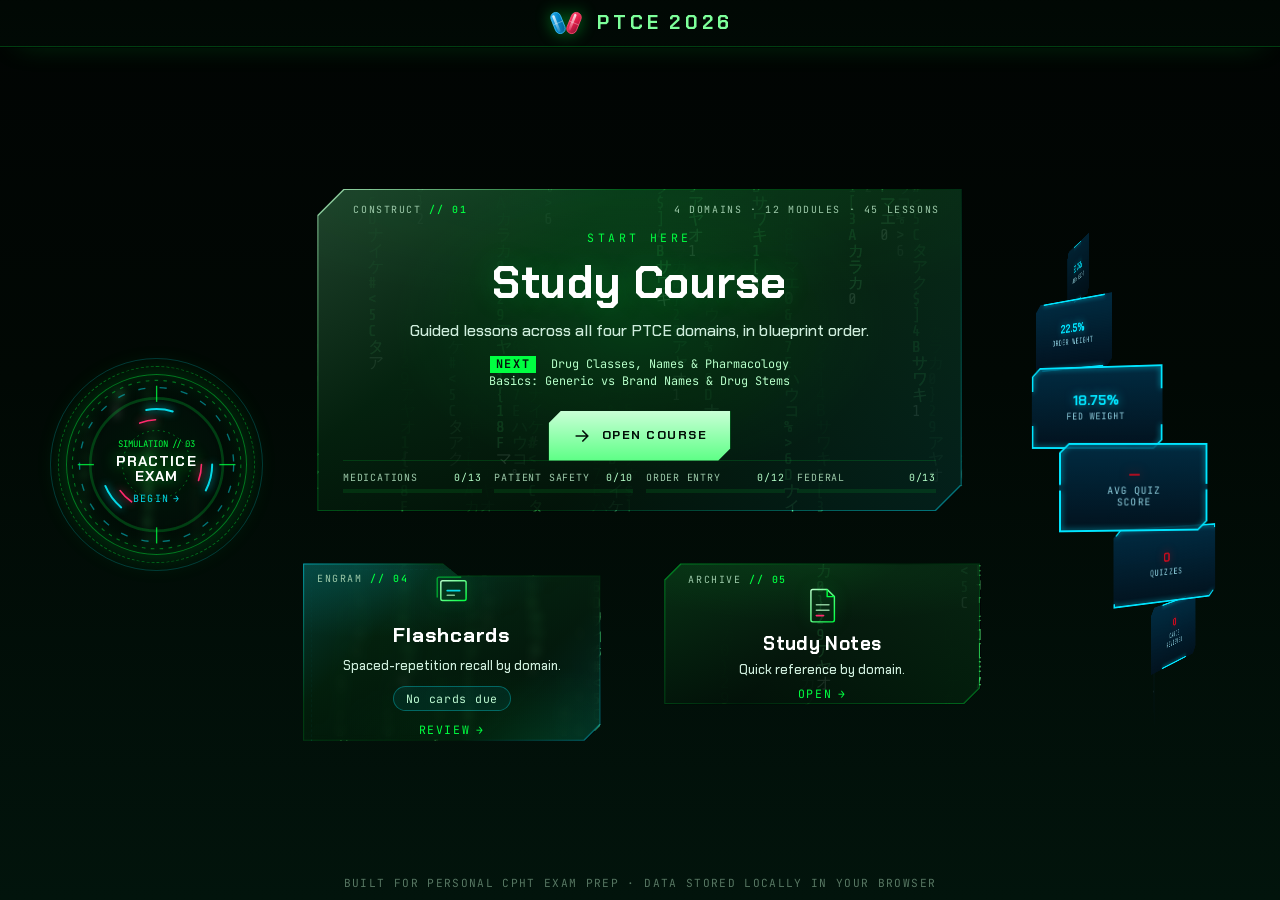
==== commit cb996619: "Home helix: true helical model (Framer Helix3DCarousel), border fill synced to card position (v108)" ====
--- a/index.html
+++ b/index.html
@@ -9,8 +9,8 @@
   <link rel="preconnect" href="https://fonts.googleapis.com">
   <link rel="preconnect" href="https://fonts.gstatic.com" crossorigin>
   <link href="https://fonts.googleapis.com/css2?family=Chakra+Petch:wght@500;600;700&family=JetBrains+Mono:wght@400;500;700&family=Orbitron:wght@500;700;900&family=Rajdhani:wght@500;600;700&family=Share+Tech+Mono&display=swap" rel="stylesheet">
-  <link rel="stylesheet" href="css/style.css?v=107">
-  <link rel="stylesheet" href="css/home.css?v=107">
+  <link rel="stylesheet" href="css/style.css?v=108">
+  <link rel="stylesheet" href="css/home.css?v=108">
 </head>
 <body class="home">
   <!-- Shared SVG defs: dual-tone gradient used by HUD icons -->
@@ -202,7 +202,7 @@
     <p class="footer-note hx-foot">Built for personal CPhT exam prep · Data stored locally in your browser</p>
   </main>
 
-  <script src="js/app.js?v=107"></script>
-  <script src="js/home.js?v=107"></script>
+  <script src="js/app.js?v=108"></script>
+  <script src="js/home.js?v=108"></script>
 </body>
 </html>
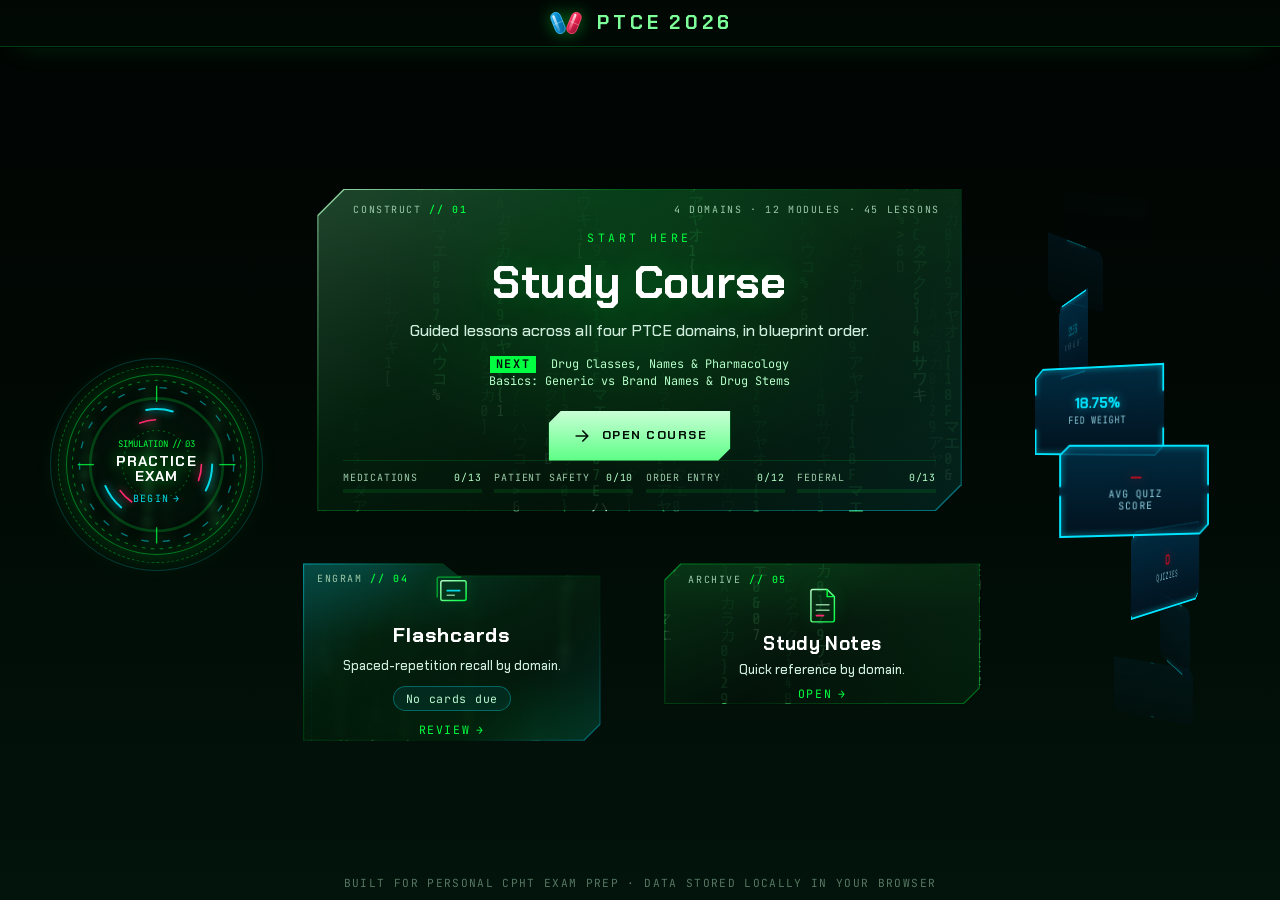
==== commit 5c009a01: "Helix: full helix-angle tilt, angle-based text fade, dim textless back shells (v109)" ====
--- a/index.html
+++ b/index.html
@@ -9,8 +9,8 @@
   <link rel="preconnect" href="https://fonts.googleapis.com">
   <link rel="preconnect" href="https://fonts.gstatic.com" crossorigin>
   <link href="https://fonts.googleapis.com/css2?family=Chakra+Petch:wght@500;600;700&family=JetBrains+Mono:wght@400;500;700&family=Orbitron:wght@500;700;900&family=Rajdhani:wght@500;600;700&family=Share+Tech+Mono&display=swap" rel="stylesheet">
-  <link rel="stylesheet" href="css/style.css?v=108">
-  <link rel="stylesheet" href="css/home.css?v=108">
+  <link rel="stylesheet" href="css/style.css?v=109">
+  <link rel="stylesheet" href="css/home.css?v=109">
 </head>
 <body class="home">
   <!-- Shared SVG defs: dual-tone gradient used by HUD icons -->
@@ -202,7 +202,7 @@
     <p class="footer-note hx-foot">Built for personal CPhT exam prep · Data stored locally in your browser</p>
   </main>
 
-  <script src="js/app.js?v=108"></script>
-  <script src="js/home.js?v=108"></script>
+  <script src="js/app.js?v=109"></script>
+  <script src="js/home.js?v=109"></script>
 </body>
 </html>
--- a/css/home.css
+++ b/css/home.css
@@ -531,6 +531,7 @@
   line-height: 1.2;
   max-width: 16ch;
 }
+.hx-helix-card > :not(.hx-helix-edge) { opacity: var(--tx, 1); }
 .hx-helix-card:focus-visible { outline: none; }
 .hx-helix-card:focus-visible .hx-helix-edge path { stroke-width: 3; }
 
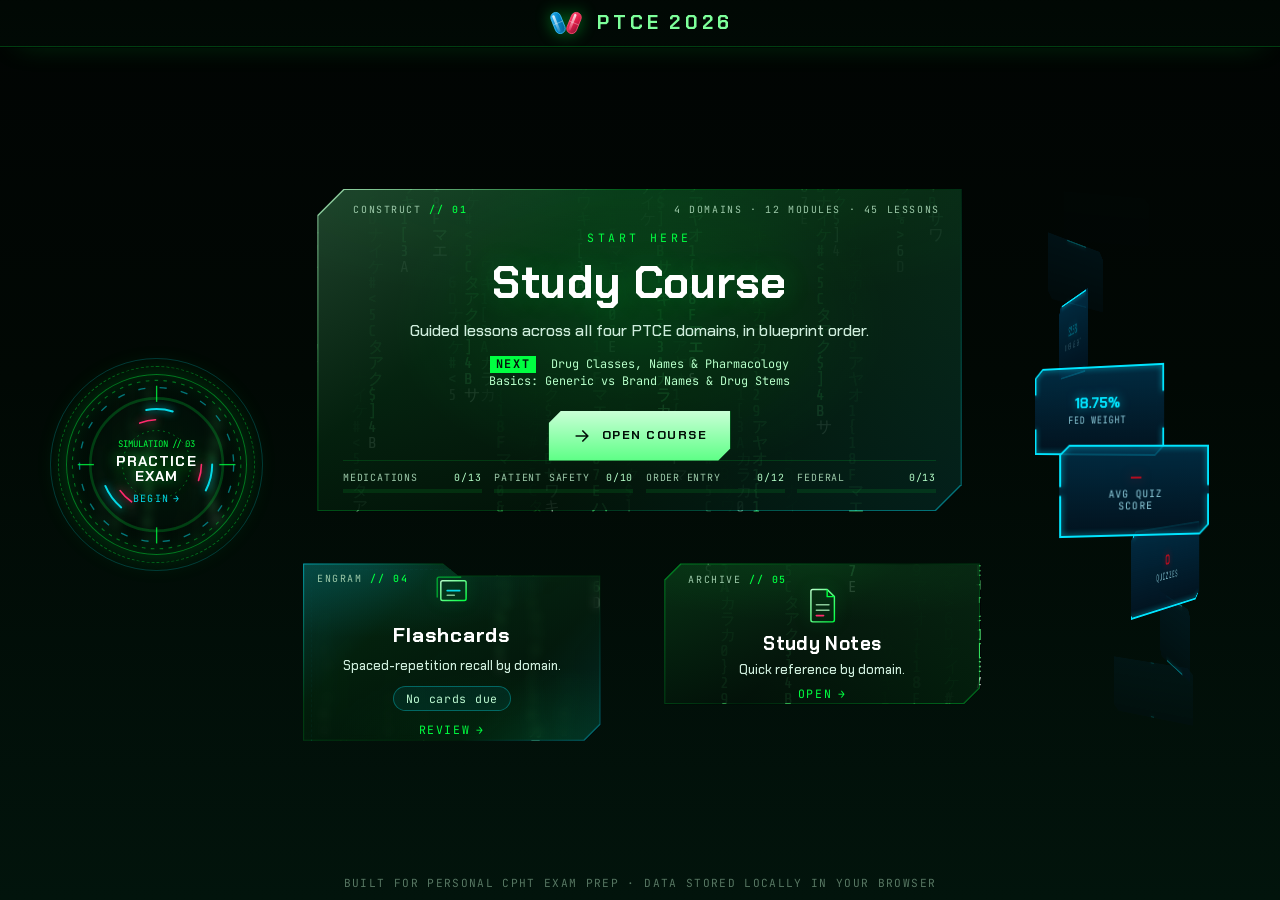
==== commit bc621775: "Mode button: dim diamond on hover, instant neon on press; mode cards lift on hover (v110)" ====
--- a/index.html
+++ b/index.html
@@ -9,8 +9,8 @@
   <link rel="preconnect" href="https://fonts.googleapis.com">
   <link rel="preconnect" href="https://fonts.gstatic.com" crossorigin>
   <link href="https://fonts.googleapis.com/css2?family=Chakra+Petch:wght@500;600;700&family=JetBrains+Mono:wght@400;500;700&family=Orbitron:wght@500;700;900&family=Rajdhani:wght@500;600;700&family=Share+Tech+Mono&display=swap" rel="stylesheet">
-  <link rel="stylesheet" href="css/style.css?v=109">
-  <link rel="stylesheet" href="css/home.css?v=109">
+  <link rel="stylesheet" href="css/style.css?v=110">
+  <link rel="stylesheet" href="css/home.css?v=110">
 </head>
 <body class="home">
   <!-- Shared SVG defs: dual-tone gradient used by HUD icons -->
@@ -202,7 +202,7 @@
     <p class="footer-note hx-foot">Built for personal CPhT exam prep · Data stored locally in your browser</p>
   </main>
 
-  <script src="js/app.js?v=109"></script>
-  <script src="js/home.js?v=109"></script>
+  <script src="js/app.js?v=110"></script>
+  <script src="js/home.js?v=110"></script>
 </body>
 </html>
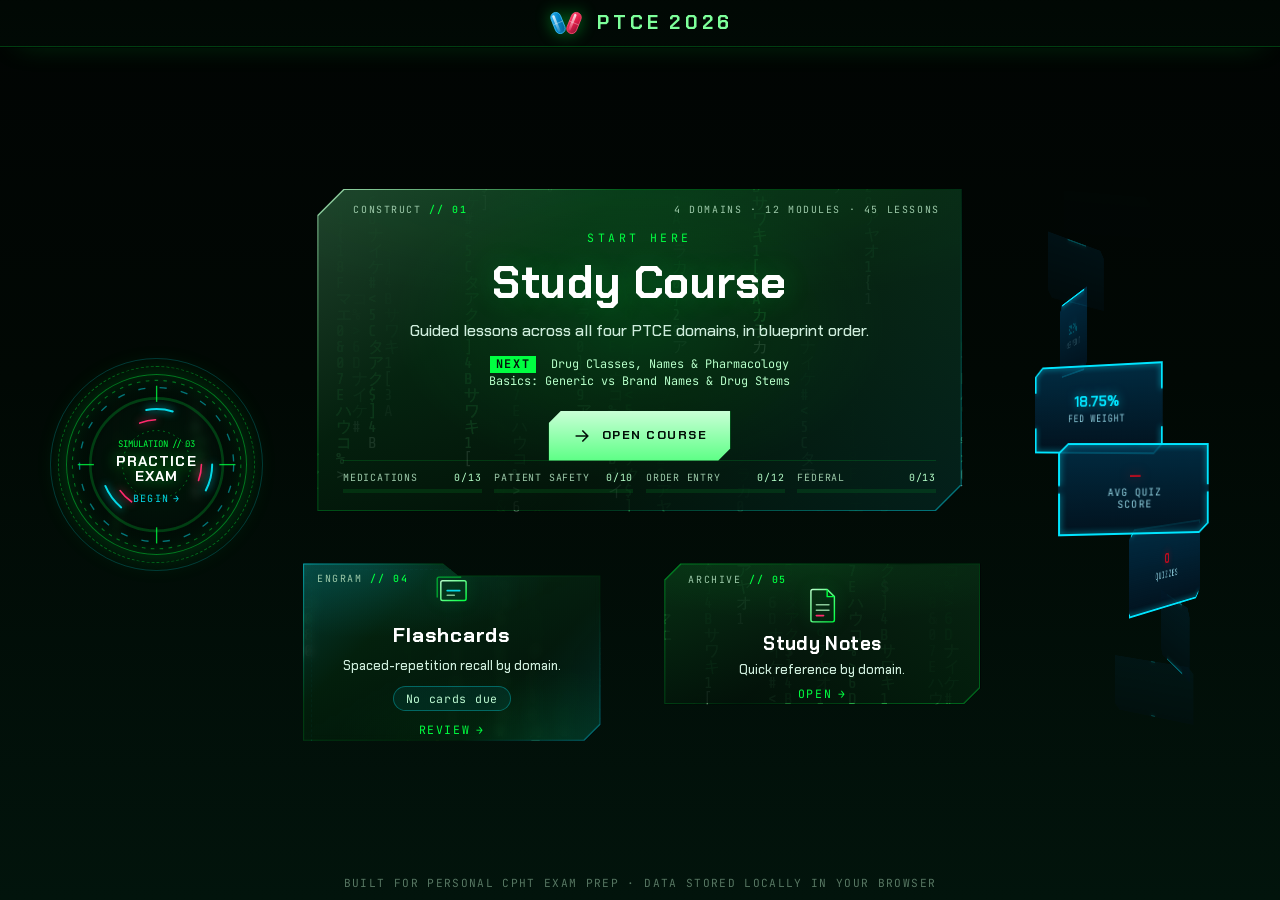
==== commit e76a5205: "Mode button: pure center rotation, no scale; fill inset follows diamond (v111)" ====
--- a/index.html
+++ b/index.html
@@ -9,8 +9,8 @@
   <link rel="preconnect" href="https://fonts.googleapis.com">
   <link rel="preconnect" href="https://fonts.gstatic.com" crossorigin>
   <link href="https://fonts.googleapis.com/css2?family=Chakra+Petch:wght@500;600;700&family=JetBrains+Mono:wght@400;500;700&family=Orbitron:wght@500;700;900&family=Rajdhani:wght@500;600;700&family=Share+Tech+Mono&display=swap" rel="stylesheet">
-  <link rel="stylesheet" href="css/style.css?v=110">
-  <link rel="stylesheet" href="css/home.css?v=110">
+  <link rel="stylesheet" href="css/style.css?v=111">
+  <link rel="stylesheet" href="css/home.css?v=111">
 </head>
 <body class="home">
   <!-- Shared SVG defs: dual-tone gradient used by HUD icons -->
@@ -202,7 +202,7 @@
     <p class="footer-note hx-foot">Built for personal CPhT exam prep · Data stored locally in your browser</p>
   </main>
 
-  <script src="js/app.js?v=110"></script>
-  <script src="js/home.js?v=110"></script>
+  <script src="js/app.js?v=111"></script>
+  <script src="js/home.js?v=111"></script>
 </body>
 </html>
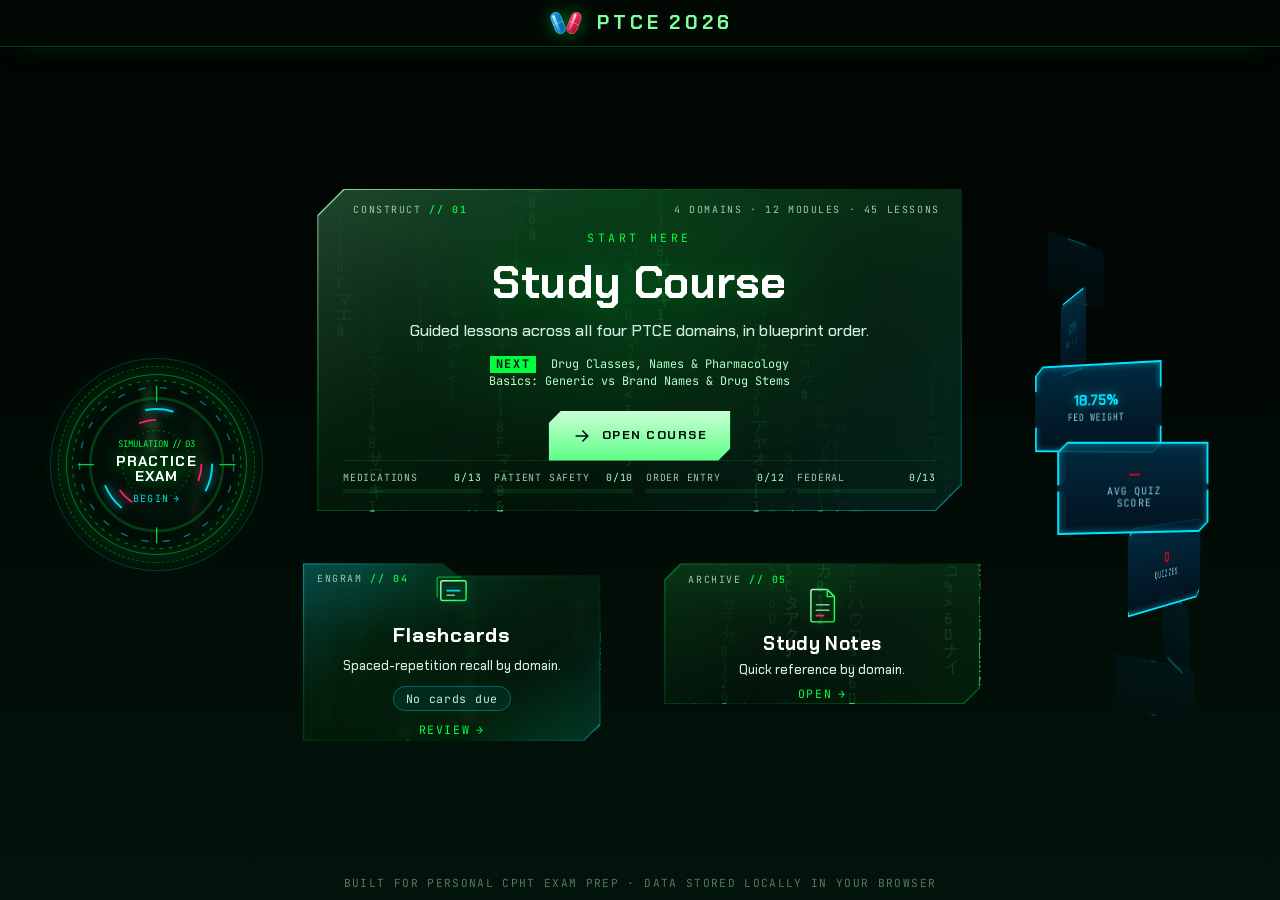
==== commit 5557a3e0: "Home helix: true helix + position-synced border fill (v108) (#94) * Home helix: true helical model (" ====
--- a/index.html
+++ b/index.html
@@ -9,8 +9,8 @@
   <link rel="preconnect" href="https://fonts.googleapis.com">
   <link rel="preconnect" href="https://fonts.gstatic.com" crossorigin>
   <link href="https://fonts.googleapis.com/css2?family=Chakra+Petch:wght@500;600;700&family=JetBrains+Mono:wght@400;500;700&family=Orbitron:wght@500;700;900&family=Rajdhani:wght@500;600;700&family=Share+Tech+Mono&display=swap" rel="stylesheet">
-  <link rel="stylesheet" href="css/style.css?v=111">
-  <link rel="stylesheet" href="css/home.css?v=111">
+  <link rel="stylesheet" href="css/style.css?v=109">
+  <link rel="stylesheet" href="css/home.css?v=109">
 </head>
 <body class="home">
   <!-- Shared SVG defs: dual-tone gradient used by HUD icons -->
@@ -202,7 +202,7 @@
     <p class="footer-note hx-foot">Built for personal CPhT exam prep · Data stored locally in your browser</p>
   </main>
 
-  <script src="js/app.js?v=111"></script>
-  <script src="js/home.js?v=111"></script>
+  <script src="js/app.js?v=109"></script>
+  <script src="js/home.js?v=109"></script>
 </body>
 </html>
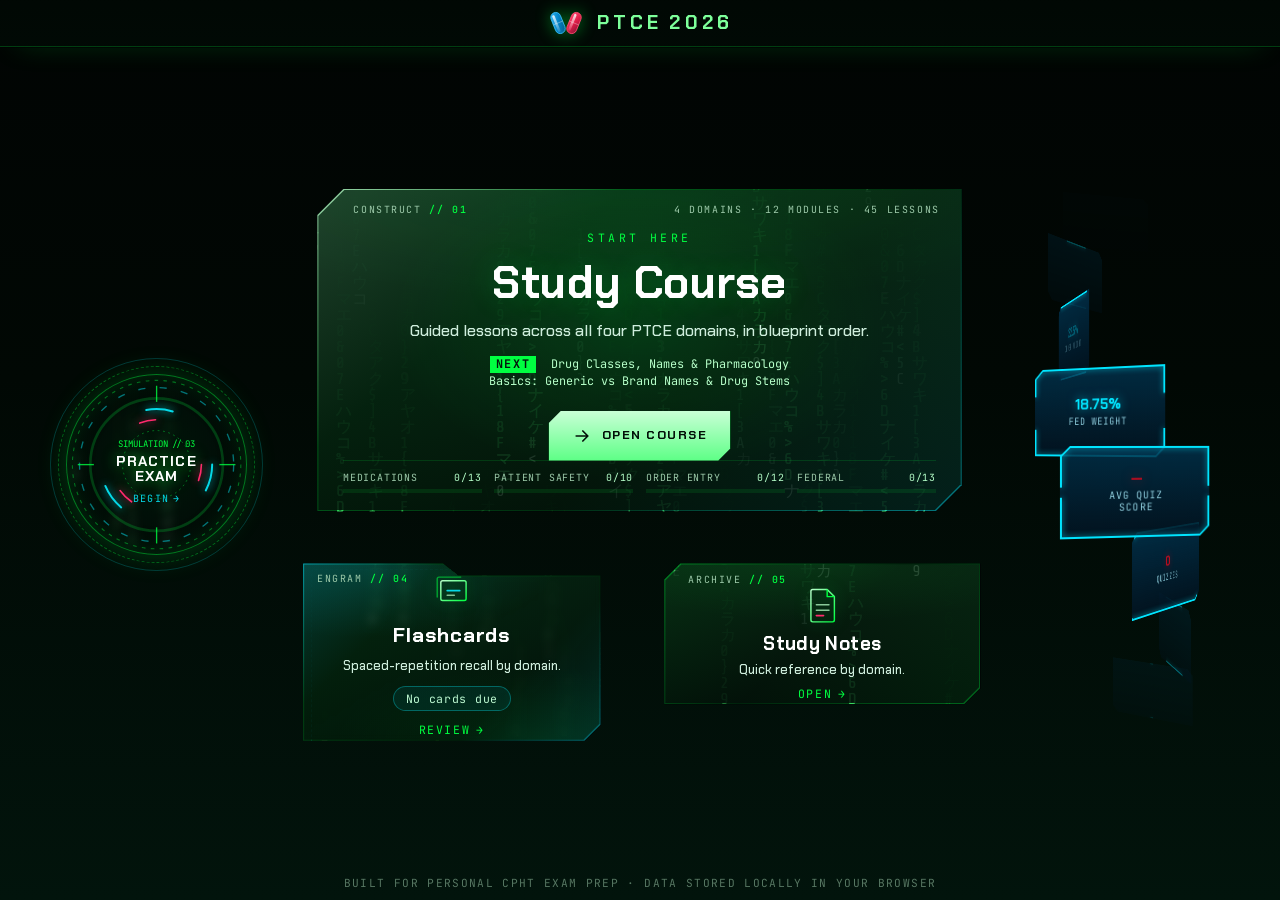
==== commit 765c85a1: "Mode button diamond hover + instant-on press; mode cards lift (v110, stacked on #94) (#95) * Mode bu" ====
--- a/index.html
+++ b/index.html
@@ -9,8 +9,8 @@
   <link rel="preconnect" href="https://fonts.googleapis.com">
   <link rel="preconnect" href="https://fonts.gstatic.com" crossorigin>
   <link href="https://fonts.googleapis.com/css2?family=Chakra+Petch:wght@500;600;700&family=JetBrains+Mono:wght@400;500;700&family=Orbitron:wght@500;700;900&family=Rajdhani:wght@500;600;700&family=Share+Tech+Mono&display=swap" rel="stylesheet">
-  <link rel="stylesheet" href="css/style.css?v=109">
-  <link rel="stylesheet" href="css/home.css?v=109">
+  <link rel="stylesheet" href="css/style.css?v=111">
+  <link rel="stylesheet" href="css/home.css?v=111">
 </head>
 <body class="home">
   <!-- Shared SVG defs: dual-tone gradient used by HUD icons -->
@@ -202,7 +202,7 @@
     <p class="footer-note hx-foot">Built for personal CPhT exam prep · Data stored locally in your browser</p>
   </main>
 
-  <script src="js/app.js?v=109"></script>
-  <script src="js/home.js?v=109"></script>
+  <script src="js/app.js?v=111"></script>
+  <script src="js/home.js?v=111"></script>
 </body>
 </html>
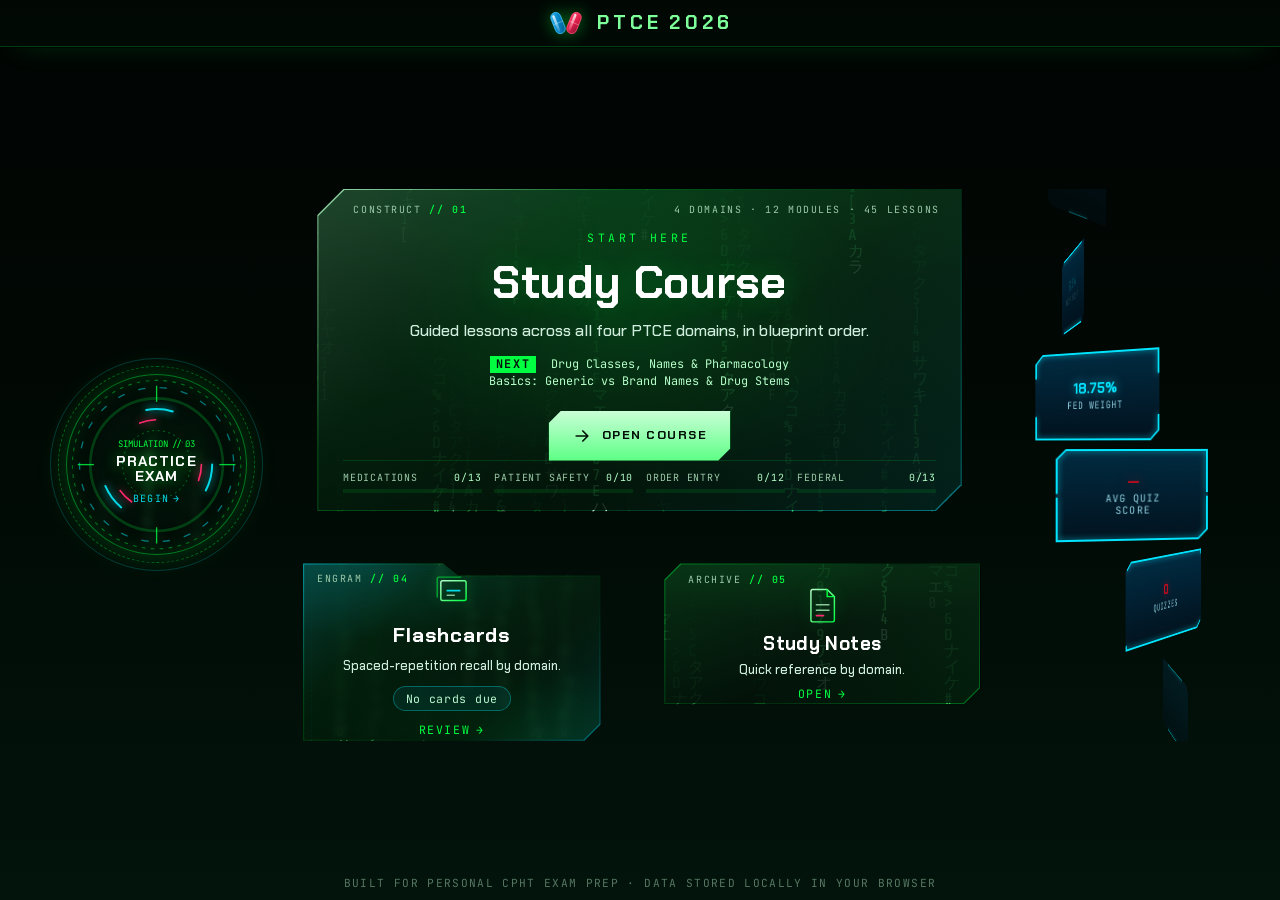
==== commit e376dd91: "Exam Setup: equal diamond gaps, top-anchored card; helix MIN_GAP neighbour spacing (v112)" ====
--- a/index.html
+++ b/index.html
@@ -9,8 +9,8 @@
   <link rel="preconnect" href="https://fonts.googleapis.com">
   <link rel="preconnect" href="https://fonts.gstatic.com" crossorigin>
   <link href="https://fonts.googleapis.com/css2?family=Chakra+Petch:wght@500;600;700&family=JetBrains+Mono:wght@400;500;700&family=Orbitron:wght@500;700;900&family=Rajdhani:wght@500;600;700&family=Share+Tech+Mono&display=swap" rel="stylesheet">
-  <link rel="stylesheet" href="css/style.css?v=111">
-  <link rel="stylesheet" href="css/home.css?v=111">
+  <link rel="stylesheet" href="css/style.css?v=112">
+  <link rel="stylesheet" href="css/home.css?v=112">
 </head>
 <body class="home">
   <!-- Shared SVG defs: dual-tone gradient used by HUD icons -->
@@ -202,7 +202,7 @@
     <p class="footer-note hx-foot">Built for personal CPhT exam prep · Data stored locally in your browser</p>
   </main>
 
-  <script src="js/app.js?v=111"></script>
-  <script src="js/home.js?v=111"></script>
+  <script src="js/app.js?v=112"></script>
+  <script src="js/home.js?v=112"></script>
 </body>
 </html>
